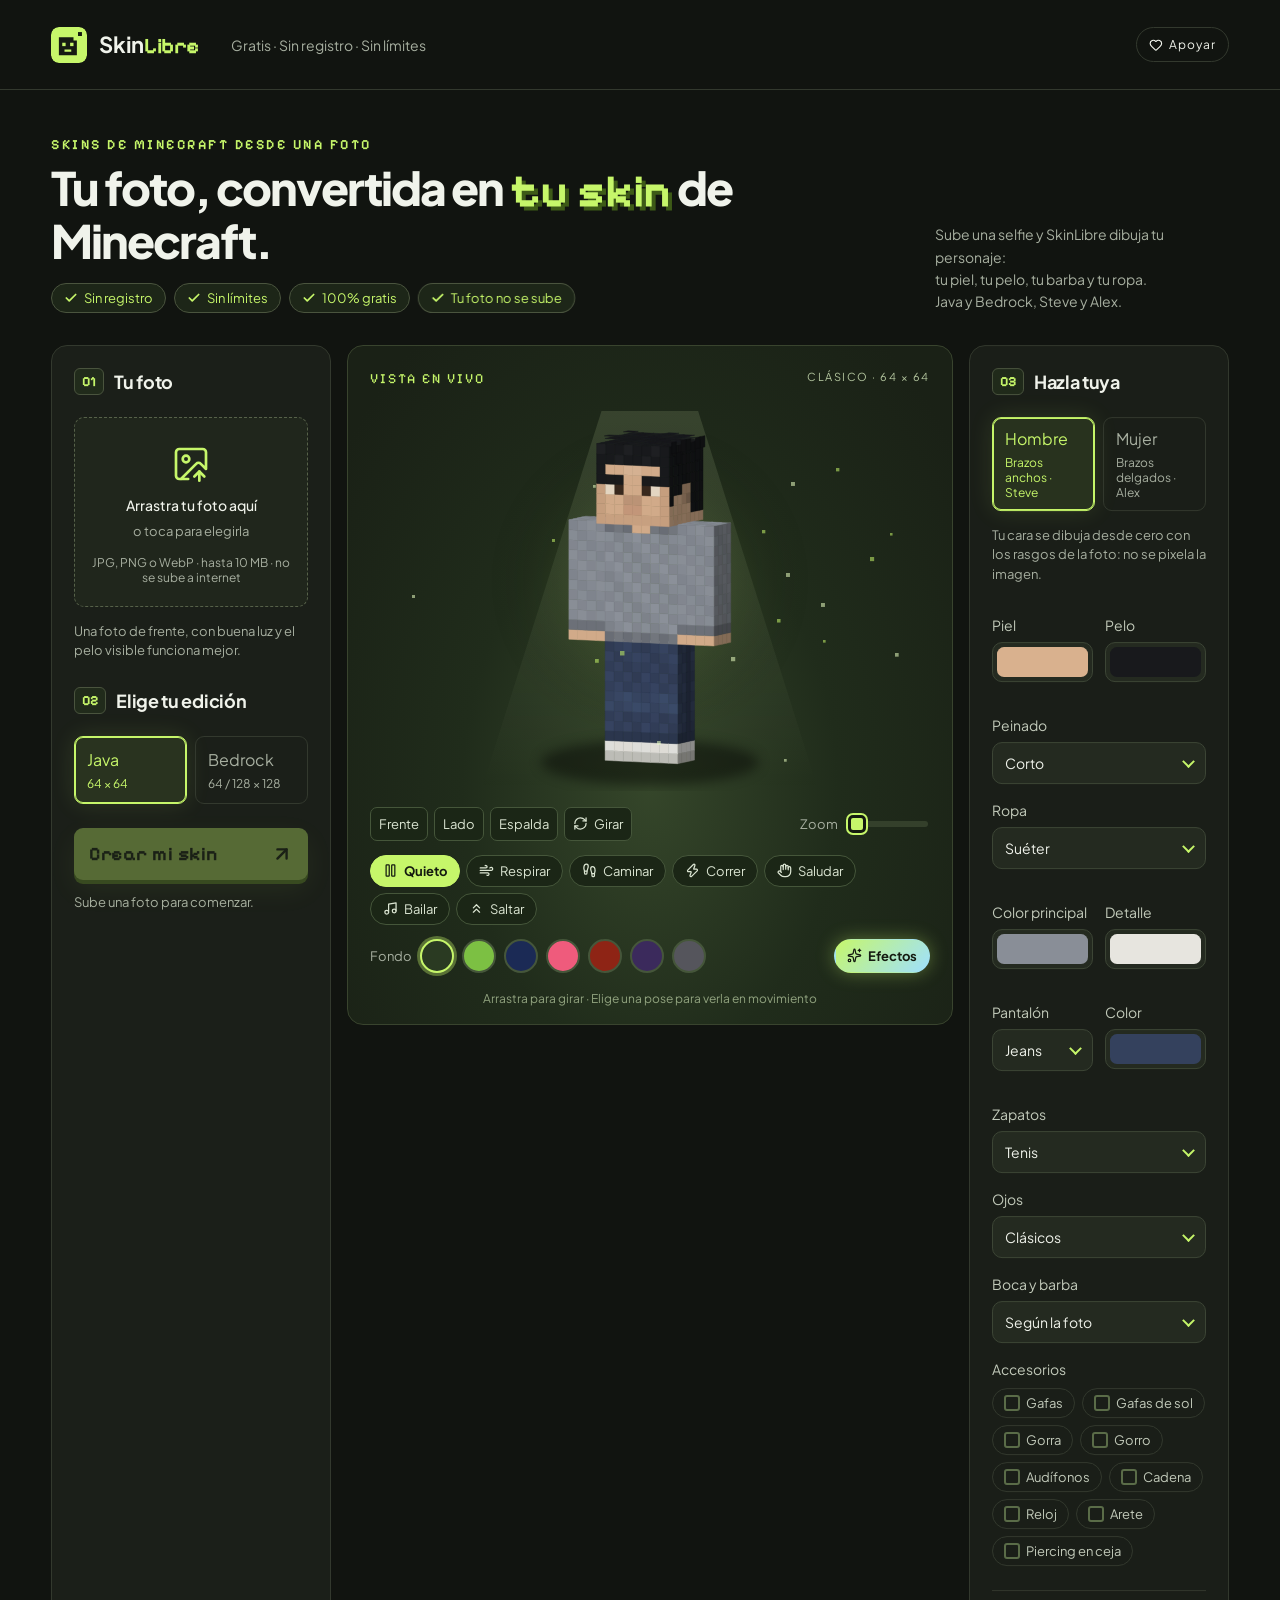
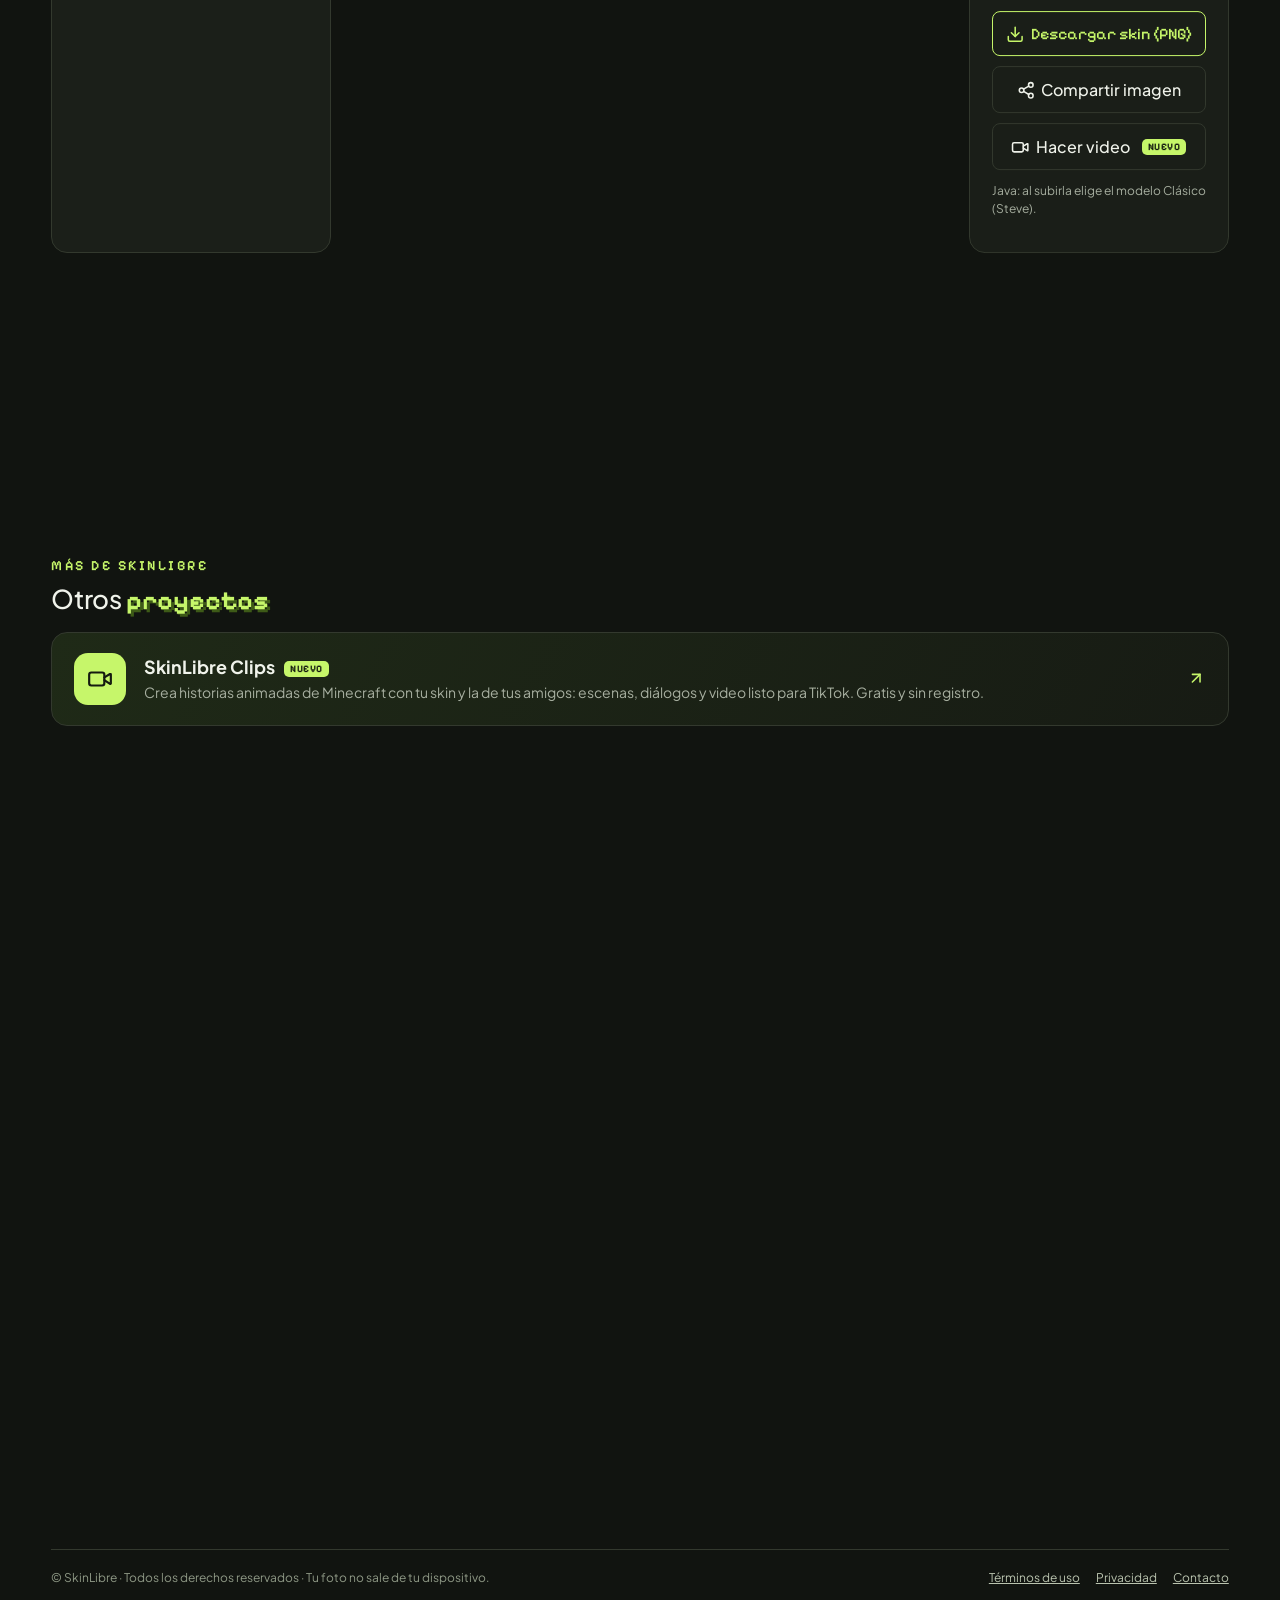
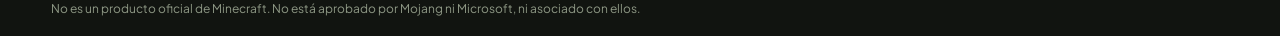
==== index.html @ 4c324673 "Publicación" ====
<!doctype html>
<html lang="es"><head><meta charset="utf-8"><meta http-equiv="Content-Security-Policy" content="default-src 'self'; script-src 'self'; style-src 'self'; img-src 'self' data: blob: https://sebastianpg12.goatcounter.com; connect-src 'self'; font-src 'self'; object-src 'none'; base-uri 'self'; form-action 'none'"><meta name="referrer" content="strict-origin-when-cross-origin"><meta name="viewport" content="width=device-width,initial-scale=1">
<title>Crea tu skin de Minecraft desde una foto gratis · SkinLibre</title>
<meta name="description" content="Crea tu skin de Minecraft con tu cara desde una foto. Gratis, sin registro y sin límites. Java y Bedrock, Steve o Alex. Tu foto no sale de tu dispositivo.">
<link rel="canonical" href="https://skinlibre.com/">
<meta name="theme-color" content="#111410">
<meta property="og:type" content="website"><meta property="og:site_name" content="SkinLibre"><meta property="og:locale" content="es_LA"><meta property="og:image:alt" content="Skins de Minecraft creadas desde una foto con SkinLibre">
<meta property="og:url" content="https://skinlibre.com/"><meta property="og:title" content="SkinLibre · Tu skin de Minecraft desde una foto">
<meta property="og:description" content="Gratis, sin registro y sin límites. Sube una foto y descarga tu skin para Java o Bedrock.">
<meta property="og:image" content="https://skinlibre.com/og-image.png"><meta property="og:image:width" content="1200"><meta property="og:image:height" content="630">
<meta name="twitter:card" content="summary_large_image">

<link rel="preload" href="fonts/plus-jakarta-sans.woff2" as="font" type="font/woff2" crossorigin><link rel="preload" href="fonts/pixelify-sans.woff2" as="font" type="font/woff2" crossorigin><link rel="stylesheet" href="style.css">
<script type="application/ld+json">{"@context":"https://schema.org","@type":"Organization","name":"SkinLibre","url":"https://skinlibre.com/","logo":"https://skinlibre.com/apple-touch-icon.png","email":"contacto@skinlibre.com","sameAs":["https://www.tiktok.com/@skinlibre","https://buymeacoffee.com/skinlibre","https://clips.skinlibre.com/"]}</script><script type="application/ld+json">{"@context":"https://schema.org","@type":"WebApplication","name":"SkinLibre","url":"https://skinlibre.com/","applicationCategory":"GameApplication","operatingSystem":"Web","inLanguage":"es","isAccessibleForFree":true,"offers":{"@type":"Offer","price":"0","priceCurrency":"USD"},"description":"Generador de skins de Minecraft a partir de una foto. Gratis, sin registro y sin límites."}</script>
<script type="application/ld+json">{"@context":"https://schema.org","@type":"FAQPage","mainEntity":[{"@type":"Question","name":"¿Es gratis de verdad?","acceptedAnswer":{"@type":"Answer","text":"Sí. Sin registro, sin correo y sin límite de skins. Crea y descarga todas las que quieras."}},{"@type":"Question","name":"¿Se sube mi foto a algún servidor?","acceptedAnswer":{"@type":"Answer","text":"No. La foto se analiza dentro de tu navegador y nunca sale de tu dispositivo. Por eso tampoco hay límites: no hay servidores que pagar por cada skin."}},{"@type":"Question","name":"¿Cómo pongo la skin en Minecraft Java?","acceptedAnswer":{"@type":"Answer","text":"Descarga el PNG, abre el launcher de Minecraft, entra en Aspectos, pulsa Nuevo aspecto, sube el archivo y elige el modelo Clásico (Steve) o Delgado (Alex), según lo que elegiste aquí."}},{"@type":"Question","name":"¿Y en Minecraft Bedrock (móvil, Windows, consolas)?","acceptedAnswer":{"@type":"Answer","text":"Abre Vestidor, ve a Aspectos clásicos, elige Importar y selecciona el PNG. La importación depende de la plataforma y no está disponible en todas las consolas."}},{"@type":"Question","name":"¿Sirve para chicas?","acceptedAnswer":{"@type":"Answer","text":"Sí. Elige Mujer para usar el modelo Alex de brazos delgados, con pelo largo, cola de caballo, moño, vestidos y faldas. Todo se puede combinar como quieras."}},{"@type":"Question","name":"No reconoció bien mi cara, ¿qué hago?","acceptedAnswer":{"@type":"Answer","text":"Usa una foto de frente, con buena luz y sin gafas oscuras, y ajusta el recuadro para que incluya la cara y el pelo. Después puedes corregir cualquier color o rasgo a mano."}}]}</script>
<link rel="icon" href="/favicon.svg" type="image/svg+xml"><link rel="apple-touch-icon" href="/apple-touch-icon.png"></head>
<body><svg class="sprite" aria-hidden="true" focusable="false"><symbol id="i-video" viewBox="0 0 24 24"><path d="m16 13 5.223 3.482a.5.5 0 0 0 .777-.416V7.87a.5.5 0 0 0-.752-.432L16 10.5"/><rect x="2" y="6" width="14" height="12" rx="2"/></symbol><symbol id="i-check" viewBox="0 0 24 24"><path d="M20 6 9 17l-5-5" /></symbol><symbol id="i-heart" viewBox="0 0 24 24"><path d="M2 9.5a5.5 5.5 0 0 1 9.591-3.676.56.56 0 0 0 .818 0A5.49 5.49 0 0 1 22 9.5c0 2.29-1.5 4-3 5.5l-5.492 5.313a2 2 0 0 1-3 .019L5 15c-1.5-1.5-3-3.2-3-5.5" /></symbol><symbol id="i-image-up" viewBox="0 0 24 24"><path d="M10.3 21H5a2 2 0 0 1-2-2V5a2 2 0 0 1 2-2h14a2 2 0 0 1 2 2v10l-3.1-3.1a2 2 0 0 0-2.814.014L6 21" /><path d="m14 19.5 3-3 3 3" /><path d="M17 22v-5.5" /><circle cx="9" cy="9" r="2" /></symbol><symbol id="i-arrow-up-right" viewBox="0 0 24 24"><path d="M7 7h10v10" /><path d="M7 17 17 7" /></symbol><symbol id="i-download" viewBox="0 0 24 24"><path d="M12 15V3" /><path d="M21 15v4a2 2 0 0 1-2 2H5a2 2 0 0 1-2-2v-4" /><path d="m7 10 5 5 5-5" /></symbol><symbol id="i-share-2" viewBox="0 0 24 24"><circle cx="18" cy="5" r="3" /><circle cx="6" cy="12" r="3" /><circle cx="18" cy="19" r="3" /><line x1="8.59" x2="15.42" y1="13.51" y2="17.49" /><line x1="15.41" x2="8.59" y1="6.51" y2="10.49" /></symbol><symbol id="i-refresh-cw" viewBox="0 0 24 24"><path d="M3 12a9 9 0 0 1 9-9 9.75 9.75 0 0 1 6.74 2.74L21 8" /><path d="M21 3v5h-5" /><path d="M21 12a9 9 0 0 1-9 9 9.75 9.75 0 0 1-6.74-2.74L3 16" /><path d="M8 16H3v5" /></symbol><symbol id="i-hand" viewBox="0 0 24 24"><path d="M18 11V6a2 2 0 0 0-2-2a2 2 0 0 0-2 2" /><path d="M14 10V4a2 2 0 0 0-2-2a2 2 0 0 0-2 2v2" /><path d="M10 10.5V6a2 2 0 0 0-2-2a2 2 0 0 0-2 2v8" /><path d="M18 8a2 2 0 1 1 4 0v6a8 8 0 0 1-8 8h-2c-2.8 0-4.5-.86-5.99-2.34l-3.6-3.6a2 2 0 0 1 2.83-2.82L7 15" /></symbol><symbol id="i-music" viewBox="0 0 24 24"><path d="M9 18V5l12-2v13" /><circle cx="6" cy="18" r="3" /><circle cx="18" cy="16" r="3" /></symbol><symbol id="i-footprints" viewBox="0 0 24 24"><path d="M4 16v-2.38C4 11.5 2.97 10.5 3 8c.03-2.72 1.49-6 4.5-6C9.37 2 10 3.8 10 5.5c0 3.11-2 5.66-2 8.68V16a2 2 0 1 1-4 0Z" /><path d="M20 20v-2.38c0-2.12 1.03-3.12 1-5.62-.03-2.72-1.49-6-4.5-6C14.63 6 14 7.8 14 9.5c0 3.11 2 5.66 2 8.68V20a2 2 0 1 0 4 0Z" /><path d="M16 17h4" /><path d="M4 13h4" /></symbol><symbol id="i-zap" viewBox="0 0 24 24"><path d="M15.914 4a1.5 1.5 0 00-2.474-1.561l-9 9A1.5 1.5 0 005.5 14h4.002a.5.5 0 01.471.666L8.086 20a1.5 1.5 0 002.475 1.56l9-9A1.5 1.5 0 0018.5 10h-3.997a.5.5 0 01-.472-.667z" /></symbol><symbol id="i-chevrons-up" viewBox="0 0 24 24"><path d="m17 11-5-5-5 5" /><path d="m17 18-5-5-5 5" /></symbol><symbol id="i-pause" viewBox="0 0 24 24"><rect x="14" y="3" width="5" height="18" rx="1" /><rect x="5" y="3" width="5" height="18" rx="1" /></symbol><symbol id="i-wind" viewBox="0 0 24 24"><path d="M12.8 19.6A2 2 0 1 0 14 16H2" /><path d="M17.5 8a2.5 2.5 0 1 1 2 4H2" /><path d="M9.8 4.4A2 2 0 1 1 11 8H2" /></symbol><symbol id="i-coffee" viewBox="0 0 24 24"><path d="M10 2v2" /><path d="M14 2v2" /><path d="M16 8a1 1 0 0 1 1 1v8a4 4 0 0 1-4 4H7a4 4 0 0 1-4-4V9a1 1 0 0 1 1-1h14a4 4 0 1 1 0 8h-1" /><path d="M6 2v2" /></symbol><symbol id="i-sparkles" viewBox="0 0 24 24"><path d="M11.017 2.814a1 1 0 0 1 1.966 0l1.051 5.558a2 2 0 0 0 1.594 1.594l5.558 1.051a1 1 0 0 1 0 1.966l-5.558 1.051a2 2 0 0 0-1.594 1.594l-1.051 5.558a1 1 0 0 1-1.966 0l-1.051-5.558a2 2 0 0 0-1.594-1.594l-5.558-1.051a1 1 0 0 1 0-1.966l5.558-1.051a2 2 0 0 0 1.594-1.594z" /><path d="M20 2v4" /><path d="M22 4h-4" /><circle cx="4" cy="20" r="2" /></symbol></svg><header><a class="brand" href="./"><img src="/logo.svg" width="36" height="36" alt=""><span class="wordmark">Skin<b>Libre</b></span></a><span class="header-note">Gratis · Sin registro · Sin límites</span><a class="edition-badge" href="#apoyar"><svg class="ic" aria-hidden="true"><use href="#i-heart"/></svg> Apoyar</a></header>
<main><div class="page-title hero"><div><span class="eyebrow">SKINS DE MINECRAFT DESDE UNA FOTO</span><h1>Tu foto, convertida en <span class="px">tu skin</span> de Minecraft.</h1>
<ul class="badges" aria-label="Ventajas"><li><svg class="ic" aria-hidden="true"><use href="#i-check"/></svg> Sin registro</li><li><svg class="ic" aria-hidden="true"><use href="#i-check"/></svg> Sin límites</li><li><svg class="ic" aria-hidden="true"><use href="#i-check"/></svg> 100% gratis</li><li><svg class="ic" aria-hidden="true"><use href="#i-check"/></svg> Tu foto no se sube</li></ul></div>
<p>Sube una selfie y SkinLibre dibuja tu personaje:<br>tu piel, tu pelo, tu barba y tu ropa.<br>Java y Bedrock, Steve y Alex.</p></div>
<div class="workspace"><section class="panel source"><div class="section-title"><span class="step">01</span><h2>Tu foto</h2></div>
<label class="upload" id="dropzone"><input id="photo" type="file" accept="image/png,image/jpeg,image/webp"><span class="upload-icon"><svg class="ic" aria-hidden="true"><use href="#i-image-up"/></svg></span><strong>Arrastra tu foto aquí</strong><span>o toca para elegirla</span><small>JPG, PNG o WebP · hasta 10 MB · no se sube a internet</small></label>
<div id="photo-wrap" hidden><div class="photo-box"><canvas id="photo-preview" width="300" height="300" aria-label="Foto y recorte de la cara"></canvas></div><label>Encuadre horizontal<input id="crop-x" type="range" min="0" max="100" value="50"></label><label>Encuadre vertical<input id="crop-y" type="range" min="0" max="100" value="41"></label><label>Tamaño del recorte<input id="crop-size" type="range" min="15" max="100" value="80"></label><div class="crop-advice" id="crop-advice" role="status" hidden><p id="crop-advice-text"></p><button type="button" id="crop-fix">Ajustar a mi cara</button></div></div>
<p class="hint" id="photo-hint">Una foto de frente, con buena luz y el pelo visible funciona mejor.</p>
<div class="section-title lower"><span class="step">02</span><h2>Elige tu edición</h2></div>
<div class="segmented" id="editions"><button class="selected" data-edition="java" aria-pressed="true">Java<small>64 × 64</small></button><button data-edition="bedrock" aria-pressed="false">Bedrock<small>64 / 128 × 128</small></button></div>
<label id="resolution-wrap" hidden>Resolución<select id="resolution"><option value="64">Estándar · 64 × 64</option><option value="128">Más detalle · 128 × 128</option></select></label>
<button class="primary" id="create" disabled>Crear mi skin <span><svg class="ic" aria-hidden="true"><use href="#i-arrow-up-right"/></svg></span></button><p class="status" id="status" role="status">Sube una foto para comenzar.</p>
</section>
<section class="stage"><div class="stage-top"><span>VISTA EN VIVO</span><span id="dimensions">CLÁSICO · 64 × 64</span></div><canvas id="viewer" aria-label="Vista 3D de la skin, arrastra para girar"></canvas><div class="stage-bottom"><div class="view-buttons"><button data-angle="0">Frente</button><button data-angle="90">Lado</button><button data-angle="180">Espalda</button><button id="spin" aria-pressed="false"><svg class="ic" aria-hidden="true"><use href="#i-refresh-cw"/></svg> Girar</button></div><label class="zoom">Zoom<input id="zoom" type="range" min="1" max="2.8" value="1" step="0.1"></label></div><div class="pose-buttons" role="group" aria-label="Poses"><button data-anim="none" class="selected" aria-pressed="true"><svg class="ic" aria-hidden="true"><use href="#i-pause"/></svg> Quieto</button><button data-anim="idle" aria-pressed="false"><svg class="ic" aria-hidden="true"><use href="#i-wind"/></svg> Respirar</button><button data-anim="walk" aria-pressed="false"><svg class="ic" aria-hidden="true"><use href="#i-footprints"/></svg> Caminar</button><button data-anim="run" aria-pressed="false"><svg class="ic" aria-hidden="true"><use href="#i-zap"/></svg> Correr</button><button data-anim="wave" aria-pressed="false"><svg class="ic" aria-hidden="true"><use href="#i-hand"/></svg> Saludar</button><button data-anim="dance" aria-pressed="false"><svg class="ic" aria-hidden="true"><use href="#i-music"/></svg> Bailar</button><button data-anim="jump" aria-pressed="false"><svg class="ic" aria-hidden="true"><use href="#i-chevrons-up"/></svg> Saltar</button></div><div class="bg-buttons" role="group" aria-label="Fondo"><span>Fondo</span><button data-bg="estudio" title="Estudio" aria-label="Fondo Estudio" aria-pressed="true" class="selected"></button><button data-bg="pradera" title="Pradera" aria-label="Fondo Pradera" aria-pressed="false"></button><button data-bg="noche" title="Noche" aria-label="Fondo Noche" aria-pressed="false"></button><button data-bg="atardecer" title="Atardecer" aria-label="Fondo Atardecer" aria-pressed="false"></button><button data-bg="nether" title="Nether" aria-label="Fondo Nether" aria-pressed="false"></button><button data-bg="end" title="End" aria-label="Fondo End" aria-pressed="false"></button><button data-bg="cueva" title="Cueva" aria-label="Fondo Cueva" aria-pressed="false"></button><button id="fx-toggle" class="fx-toggle" aria-pressed="true" title="Luces y efectos"><svg class="ic" aria-hidden="true"><use href="#i-sparkles"/></svg> Efectos</button></div><p class="stage-tip">Arrastra para girar · Elige una pose para verla en movimiento</p></section>
<section class="panel settings"><div class="section-title"><span class="step">03</span><h2>Hazla tuya</h2></div>
<div class="segmented body-type"><button class="selected" data-body="male" aria-pressed="true">Hombre<small>Brazos anchos · Steve</small></button><button data-body="female" aria-pressed="false">Mujer<small>Brazos delgados · Alex</small></button></div>
<p class="hint" id="trait-summary">Tu cara se dibuja desde cero con los rasgos de la foto: no se pixela la imagen.</p><div class="color-row"><label>Piel<input id="skin-color" type="color" value="#dab28f"></label><label>Pelo<input id="hair-color" type="color" value="#191a1d"></label></div>
<label>Peinado<select id="hair-style"></select></label>
<label>Ropa<select id="outfit"></select></label>
<div class="color-row"><label>Color principal<input id="shirt-color" type="color" value="#8a8f98"></label><label>Detalle<input id="accent-color" type="color" value="#e8e6e0"></label></div>
<div class="color-row"><label>Pantalón<select id="pants-style"></select></label><label>Color<input id="pants-color" type="color" value="#35425e"></label></div>
<label>Zapatos<select id="shoes"></select></label>
<label>Ojos<select id="eyes"><option value="classic">Clásicos</option><option value="small">Pequeños</option><option value="soft">Suaves</option><option value="lashes">Con pestañas</option></select></label>
<label>Boca y barba<select id="mouth"><option value="detected">Según la foto</option><option value="goatee">Solo perilla</option><option value="soft">Labios</option><option value="smile">Sonrisa</option><option value="clean">Sin boca marcada</option><option value="stubble">Barba de 3 días</option><option value="full">Barba completa</option><option value="long">Barba larga</option><option value="candado">Candado</option><option value="chinstrap">Barba perfilada</option><option value="mustache">Bigote</option></select></label>
<fieldset class="accessories"><legend>Accesorios</legend><div class="chips" id="accessories"></div></fieldset>
<div class="download-area"><button id="download" class="download"><svg class="ic" aria-hidden="true"><use href="#i-download"/></svg> Descargar skin (PNG)</button><button id="share" class="download secondary"><svg class="ic" aria-hidden="true"><use href="#i-share-2"/></svg> Compartir imagen</button><a id="to-clips" class="download secondary clips-cta" href="https://clips.skinlibre.com/" target="_blank" rel="noopener"><svg class="ic" aria-hidden="true"><use href="#i-video"/></svg> Hacer video <span class="new">NUEVO</span></a><p id="compatibility">Java: al subirla elige el modelo Clásico (Steve).</p>
<p class="thanks" id="thanks" hidden>¡Lista! ¿Te gustó? <a href="#apoyar"><svg class="ic" aria-hidden="true"><use href="#i-coffee"/></svg> Invítale un café al estudiante que la hizo</a></p></div>
</section></div>

<section class="how" aria-labelledby="how-title"><h2 id="how-title">Así de <span class="px">simple</span></h2><ol>
<li><strong>Sube una foto</strong><span>Una selfie de frente sirve. No necesitas cuenta ni correo.</span></li>
<li><strong>SkinLibre lee tus rasgos</strong><span>Tono de piel, pelo, cejas, barba y ropa. Tu cara se dibuja píxel a píxel, no se pixela la foto.</span></li>
<li><strong>Personaliza y descarga</strong><span>Cambia ropa, peinado y accesorios. Descarga para Java o Bedrock todas las veces que quieras.</span></li></ol></section>

<section class="products" aria-labelledby="products-title"><span class="eyebrow">MÁS DE SKINLIBRE</span><h2 id="products-title">Otros <span class="px">proyectos</span></h2><a class="product" href="https://clips.skinlibre.com/" target="_blank" rel="noopener"><span class="product-icon"><svg class="ic" aria-hidden="true"><use href="#i-video"/></svg></span><span class="product-text"><strong>SkinLibre Clips <span class="new">NUEVO</span></strong><span>Crea historias animadas de Minecraft con tu skin y la de tus amigos: escenas, diálogos y video listo para TikTok. Gratis y sin registro.</span></span><svg class="ic go" aria-hidden="true"><use href="#i-arrow-up-right"/></svg></a></section>
<section class="support" id="apoyar" aria-labelledby="support-title"><div><span class="eyebrow">APOYA EL PROYECTO</span><h2 id="support-title">SkinLibre es gratis y lo seguirá <span class="px">siendo.</span></h2>
<p>Hola, soy estudiante universitario y creé SkinLibre por mi cuenta. Lo mantengo sin registro, sin límites y sin cobrar por skins, y así seguirá siempre.</p><p>Financio mis proyectos yo mismo, así que si tu skin te sacó una sonrisa, un café me ayuda a pagar el dominio y a sacar tiempo entre clases para agregar más ropa, peinados y accesorios.</p>
<p class="fine">Donar no desbloquea nada: todo es igual de gratis para todos.</p></div>
<div class="donate-buttons"><a class="donate kofi" data-donate="kofi" target="_blank" rel="noopener"><svg class="ic" aria-hidden="true"><use href="#i-coffee"/></svg> Apoyar en Ko-fi</a><a class="donate bmc" data-donate="bmc" target="_blank" rel="noopener"><svg class="ic" aria-hidden="true"><use href="#i-coffee"/></svg> Invítame un café</a></div></section>

<section class="faq" aria-labelledby="faq-title"><h2 id="faq-title">Preguntas <span class="px">frecuentes</span></h2>
<details><summary>¿Es gratis de verdad?</summary><p>Sí. Sin registro, sin correo y sin límite de skins. Crea y descarga todas las que quieras.</p></details>
<details><summary>¿Se sube mi foto a algún servidor?</summary><p>No. La foto se analiza dentro de tu navegador y nunca sale de tu dispositivo. Por eso tampoco hay límites: no hay servidores que pagar por cada skin.</p></details>
<details><summary>¿Cómo pongo la skin en Minecraft Java?</summary><p>Descarga el PNG, abre el launcher de Minecraft, entra en <em>Aspectos</em>, pulsa <em>Nuevo aspecto</em>, sube el archivo y elige el modelo <em>Clásico</em> (Steve) o <em>Delgado</em> (Alex), según lo que elegiste aquí.</p></details>
<details><summary>¿Y en Minecraft Bedrock (móvil, Windows, consolas)?</summary><p>Abre <em>Vestidor</em>, ve a <em>Aspectos clásicos</em>, elige <em>Importar</em> y selecciona el PNG. La importación depende de la plataforma y no está disponible en todas las consolas.</p></details>
<details><summary>¿Sirve para chicas?</summary><p>Sí. Elige <em>Mujer</em> para usar el modelo Alex de brazos delgados, con pelo largo, cola de caballo, moño, vestidos y faldas. Todo se puede combinar como quieras.</p></details>
<details><summary>No reconoció bien mi cara, ¿qué hago?</summary><p>Usa una foto de frente, con buena luz y sin gafas oscuras, y ajusta el recuadro para que incluya la cara y el pelo. Después puedes corregir cualquier color o rasgo a mano.</p></details>
</section>

<footer class="site-footer"><span>© SkinLibre · Todos los derechos reservados · Tu foto no sale de tu dispositivo.</span><nav><a href="terminos.html">Términos de uso</a><a href="privacidad.html">Privacidad</a><a href="mailto:contacto@skinlibre.com">Contacto</a></nav><span>No es un producto oficial de Minecraft. No está aprobado por Mojang ni Microsoft, ni asociado con ellos.</span></footer></main>
<script src="visitas.js"></script><script src="config.js"></script><script src="traits.js"></script><script src="outfits.js"></script><script src="app.js"></script><script src="vendor/anime/anime.min.js"></script><script src="ui.js"></script></body></html>
---- style.css ----
:root{color-scheme:dark;--display:"Segoe UI Variable Display","Segoe UI",system-ui,-apple-system,Roboto,sans-serif;--text:system-ui,-apple-system,"Segoe UI",Roboto,sans-serif;--bg:#111410;--panel:#1b1f19;--line:#33392e;--muted:#a7afa0;--ink:#f0f3eb;--lime:#c6f66a}*{box-sizing:border-box}body{margin:0;background:var(--bg);color:var(--ink);font:16px var(--text)}button,input,select{font:inherit}button,a,input,select{touch-action:manipulation}button{cursor:pointer}button:focus-visible,a:focus-visible,input:focus-visible,select:focus-visible{outline:2px solid var(--lime);outline-offset:4px}header{height:90px;padding:0 4%;display:flex;align-items:center;gap:32px;border-bottom:1px solid var(--line)}.brand{color:var(--ink);text-decoration:none;display:flex;align-items:center;gap:12px;font:600 19px var(--display);letter-spacing:1px}.brand-icon{color:var(--bg);background:var(--lime);font-size:30px;line-height:36px;width:38px;text-align:center;border-radius:8px}.header-note{color:var(--muted);font-size:14px}.edition-badge{margin-left:auto;font-size:12px;letter-spacing:1px;border:1px solid var(--line);padding:9px 12px;border-radius:30px}main{max-width:1600px;margin:auto;padding:42px 4% 20px}.page-title{display:flex;justify-content:space-between;align-items:end;margin-bottom:32px}.eyebrow{color:var(--lime);font-size:12px;letter-spacing:2px}h1{font:500 clamp(28px,3vw,44px) var(--display);letter-spacing:-1.6px;margin:10px 0 0}.page-title p{color:var(--muted);margin:0;line-height:1.6;font-size:14px}.workspace{display:grid;grid-template-columns:280px minmax(280px,1fr) 260px;gap:16px;align-items:stretch}.panel{background:var(--panel);border:1px solid var(--line);padding:22px;border-radius:16px}.section-title{display:flex;align-items:center;gap:10px;margin-bottom:22px}.step{font:500 12px var(--display);color:var(--lime);border:1px solid #4a543e;border-radius:6px;padding:5px}h2{font:500 18px var(--display);margin:0}.upload{min-height:190px;border:1px dashed #566149;border-radius:10px;display:flex;flex-direction:column;align-items:center;justify-content:center;text-align:center;gap:9px;padding:15px;cursor:pointer;background:#20261c}.upload:hover,.upload.drag{border-color:var(--lime);background:#29351e}.upload input{position:absolute;width:1px;height:1px;opacity:0}.upload-icon{font-size:32px;color:var(--lime)}.upload strong{font-size:14px;font-weight:500}.upload span:not(.upload-icon){font-size:13px;color:var(--muted)}.upload small{font-size:12px;color:var(--muted);margin-top:7px}.hint{color:var(--muted);font-size:13px;line-height:1.5;margin:15px 0}.lower{margin-top:26px}.segmented{display:flex;gap:8px}.segmented button{flex:1;padding:12px;background:transparent;color:var(--muted);border:1px solid var(--line);border-radius:9px;text-align:left}.segmented small{display:block;font-size:12px;margin-top:6px}.segmented .selected{border-color:var(--lime);color:var(--lime);background:#29331f}.primary{display:flex;justify-content:space-between;width:100%;background:var(--lime);color:#1c2412;border:0;border-radius:9px;padding:15px;margin-top:24px;font-weight:700}.primary:disabled{opacity:.35;cursor:not-allowed}.status{min-height:32px;font-size:13px;color:var(--muted);line-height:1.5}.stage{position:relative;min-width:0;overflow:hidden;background:radial-gradient(ellipse at 50% 65%,#35462a 0,#202c1b 44%,#1a2116 90%);border:1px solid #39442e;border-radius:16px;display:flex;flex-direction:column}.stage-top{display:flex;justify-content:space-between;padding:24px 22px;color:#b2c49d;font-size:11px;letter-spacing:1.5px}.stage #viewer{width:100%;height:460px;display:block;touch-action:none;flex:1;min-height:360px;cursor:grab}.stage-bottom{display:flex;gap:20px;align-items:center;justify-content:space-between;padding:0 22px;flex-wrap:wrap}.view-buttons{display:flex;gap:6px}.view-buttons button{border:1px solid #45563a;border-radius:7px;background:#1b2616;color:#dbe5d2;padding:8px;font-size:13px}.pose-buttons{display:flex;flex-wrap:wrap;gap:6px;padding:12px 22px 0}.pose-buttons button{border:1px solid #45563a;border-radius:999px;background:#1b2616;color:#dbe5d2;padding:7px 12px;font-size:13px;cursor:pointer}.pose-buttons button.selected,#spin[aria-pressed=true]{background:var(--lime);border-color:var(--lime);color:#141a10;font-weight:700}
.zoom{display:flex;gap:8px;align-items:center;color:var(--muted);font-size:13px}.zoom input{width:80px}.stage-tip{text-align:center;color:#91a37f;font-size:12px;margin:18px}.settings label{display:block;font-size:14px;color:#c3cbbb;margin:17px 0}select{width:100%;background:#252b21;border:1px solid #3d4636;border-radius:7px;padding:10px;color:var(--ink);font-size:14px;margin-top:8px}input[type=range]{accent-color:var(--lime);max-width:100%}.color-row{display:grid;grid-template-columns:1fr 1fr;gap:12px}.color-row input{display:block;width:100%;height:34px;margin-top:8px;padding:2px;background:#252b21;border:1px solid #3d4636;border-radius:6px}.settings .check{display:flex;align-items:center;gap:8px;margin-top:22px}.check input{accent-color:var(--lime)}.download-area{border-top:1px solid var(--line);padding-top:20px;margin-top:24px}.download{width:100%;padding:12px;background:transparent;border:1px solid var(--lime);border-radius:8px;color:var(--lime);font-weight:500}.download-area p{color:var(--muted);font-size:12px;line-height:1.5}footer{display:flex;justify-content:space-between;gap:16px;margin-top:24px;color:#8e9885;font-size:12px}#photo-preview{width:100%;height:auto;border-radius:8px;margin-top:14px}#photo-wrap label{display:block;font-size:13px;color:var(--muted);margin:10px 0}#photo-wrap input{width:100%;display:block}#resolution-wrap{display:block;font-size:14px;margin-top:12px}[hidden]{display:none!important}@media(min-width:1500px){.workspace{grid-template-columns:310px 1fr 290px}}@media(max-width:1050px){.workspace{grid-template-columns:250px 1fr}.settings{grid-column:1/-1;display:grid;grid-template-columns:repeat(3,1fr);gap:14px}.settings .section-title{grid-column:1/-1;margin:0}.download-area{margin:0}.header-note{display:none}}@media(max-width:650px){header{height:72px;padding:0 20px}.brand{font-size:15px}.edition-badge{font-size:10px;padding:7px}.page-title{display:block}.page-title p{margin-top:12px}main{padding:26px 16px}.workspace{display:flex;flex-direction:column}.stage{order:2}.settings{order:3;display:block}.source{order:1}.stage #viewer{height:410px}.stage-top{font-size:10px}.panel{padding:20px}footer{flex-direction:column}.stage-bottom{gap:12px}.upload{min-height:150px}}
@media(min-width:1051px){.stage{position:sticky;top:20px;height:680px;align-self:start}.settings{align-self:start}}

.accessories{border:0;padding:0;margin:17px 0;min-width:0}.accessories legend{font-size:14px;color:#c3cbbb;padding:0}.chips{display:flex;flex-wrap:wrap;gap:7px;margin-top:10px}.settings .chip{display:inline-flex;align-items:center;gap:6px;margin:0;border:1px solid var(--line);border-radius:20px;padding:6px 11px;font-size:13px;cursor:pointer;user-select:none}.chip input{accent-color:var(--lime);margin:0}.chip:has(input:checked){border-color:var(--lime);color:var(--lime);background:#29331f}.color-row select{margin-top:8px}.color-row label{min-width:0}
@media(max-width:1050px) and (min-width:651px){.accessories{grid-column:1/-1}}
.body-type{margin-bottom:6px}.body-type button{padding:10px 12px}
@media(max-width:1050px) and (min-width:651px){.body-type{grid-column:1/-1}}

/* Landing, sharing, support and FAQ */
a.edition-badge{color:var(--ink);text-decoration:none}a.edition-badge:hover{border-color:var(--lime);color:var(--lime)}
.badges{list-style:none;display:flex;flex-wrap:wrap;gap:8px;padding:0;margin:18px 0 0}.badges li{font-size:13px;color:var(--lime);border:1px solid #4a543e;background:#1d2618;border-radius:20px;padding:6px 12px}
.download.secondary{margin-top:10px;border-color:var(--line);color:var(--ink)}.download.secondary:hover{border-color:var(--lime)}
.thanks{color:var(--ink)!important;font-size:13px!important;background:#223018;border:1px solid #3f5230;border-radius:8px;padding:10px 12px}.thanks a{color:var(--lime)}
.how,.support,.faq{margin-top:48px}.how h2,.faq h2{font:500 26px var(--display);margin:0 0 18px}
.how ol{list-style:none;counter-reset:s;padding:0;margin:0;display:grid;grid-template-columns:repeat(3,1fr);gap:16px}.how li{counter-increment:s;background:var(--panel);border:1px solid var(--line);border-radius:14px;padding:20px}.how li::before{content:counter(s,decimal-leading-zero);display:block;font:500 12px var(--display);color:var(--lime);margin-bottom:10px}.how strong{display:block;font:500 18px var(--display);margin-bottom:8px}.how span{color:var(--muted);font-size:14px;line-height:1.55}
.support{display:flex;justify-content:space-between;align-items:center;gap:28px;background:linear-gradient(120deg,#223018,#1b1f19);border:1px solid #3f5230;border-radius:18px;padding:30px}.support h2{font:500 clamp(22px,2.4vw,30px) var(--display);margin:10px 0}.support p{color:#c3cbbb;line-height:1.6;max-width:640px;margin:0}.support .fine{font-size:13px;color:var(--muted);margin-top:10px}
.donate-buttons{display:flex;flex-direction:column;gap:10px;min-width:230px}.donate{display:block;text-align:center;text-decoration:none;font-weight:700;border-radius:10px;padding:14px 18px}.donate.kofi{background:var(--lime);color:#1c2412}.donate.bmc{border:1px solid var(--lime);color:var(--lime)}.donate.unset{opacity:.45;border:1px dashed var(--muted);background:transparent;color:var(--muted);cursor:not-allowed}
.faq details{border-top:1px solid var(--line);padding:16px 2px}.faq details:last-of-type{border-bottom:1px solid var(--line)}.faq summary{cursor:pointer;font-weight:500;font-size:16px}.faq details p{color:#c3cbbb;line-height:1.6;margin:12px 0 0;max-width:780px}
@media(max-width:800px){.how ol{grid-template-columns:1fr}.support{flex-direction:column;align-items:stretch}.donate-buttons{min-width:0}}
/* Footer links, legal pages, 404 */
.site-footer{flex-wrap:wrap;align-items:center;border-top:1px solid var(--line);padding:20px 4% 26px;max-width:1600px;margin:40px auto 0}.site-footer nav{display:flex;gap:16px;flex-wrap:wrap}.site-footer a{color:#b9c3ae}.site-footer a:hover{color:var(--lime)}main .site-footer{padding:20px 0 0}
.legal{max-width:760px;line-height:1.7}.legal h1{margin-bottom:6px}.legal .updated{color:var(--muted);font-size:13px;margin:0 0 26px}.legal .lead{font-size:18px;color:var(--ink);background:#1d2618;border:1px solid #3f5230;border-radius:12px;padding:16px 18px}.legal h2{font:500 20px var(--display);margin:32px 0 8px}.legal p,.legal li{color:#c8d0c0}.legal a{color:var(--lime)}.legal ul{padding-left:20px}
.primary.as-link{display:inline-flex;width:auto;gap:12px;text-decoration:none}
.brand img{display:block;border-radius:8px}.wordmark{font:700 22px var(--display);letter-spacing:-.3px;text-transform:none}.wordmark b{color:var(--lime);font-weight:700}
.donate.kofi[hidden]+.donate.bmc{background:var(--lime);color:#1c2412;border-color:var(--lime)}
.support p+p{margin-top:10px}

/* Live view backgrounds, painted behind the 3D canvas (CSS only: the downloaded skin never includes them) */
.stage.bg-estudio #viewer{background:transparent}.bg-buttons [data-bg=estudio]{background:#2a3a22}
.stage.bg-pradera #viewer{background:linear-gradient(#5d3b24,#5d3b24) bottom/100% 26px no-repeat,repeating-linear-gradient(90deg,#8fd14f 0 24px,#6fae38 24px 48px) bottom 26px left/100% 14px no-repeat,linear-gradient(#7cc043,#7cc043) bottom/100% 52px no-repeat,linear-gradient(#5fb4ff,#bfe6ff)}.bg-buttons [data-bg=pradera]{background:#7cc043}
.stage.bg-noche #viewer{background:radial-gradient(2px 2px at 12% 18%,#fff 50%,transparent 60%),radial-gradient(2px 2px at 78% 12%,#fff 50%,transparent 60%),radial-gradient(1.5px 1.5px at 40% 30%,#fff 50%,transparent 60%),radial-gradient(1.5px 1.5px at 88% 40%,#fff 50%,transparent 60%),radial-gradient(2px 2px at 25% 55%,#fff 50%,transparent 60%),radial-gradient(1.5px 1.5px at 65% 22%,#fff 50%,transparent 60%),radial-gradient(circle at 82% 16%,#f4f1d0 0 26px,transparent 27px),radial-gradient(ellipse at 50% 45%,#2a3f7a,#101a36 55%,#070b18)}.bg-buttons [data-bg=noche]{background:#1b2a55}
.stage.bg-atardecer #viewer{background:radial-gradient(circle at 50% 40%,rgba(255,230,160,.55) 0 120px,transparent 122px),linear-gradient(#ffb35c,#ef5b7c 55%,#3c1f55)}.bg-buttons [data-bg=atardecer]{background:#ef5b7c}
.stage.bg-nether #viewer{background:repeating-linear-gradient(0deg,rgba(0,0,0,.18) 0 2px,transparent 2px 36px),repeating-linear-gradient(90deg,rgba(0,0,0,.14) 0 2px,transparent 2px 36px),radial-gradient(ellipse at 50% 80%,#c2451f,#6e1a12 45%,#260807)}.bg-buttons [data-bg=nether]{background:#8e2415}
.stage.bg-end #viewer{background:radial-gradient(1.5px 1.5px at 20% 25%,#e9d8ff 50%,transparent 60%),radial-gradient(2px 2px at 70% 15%,#e9d8ff 50%,transparent 60%),radial-gradient(1.5px 1.5px at 85% 60%,#e9d8ff 50%,transparent 60%),radial-gradient(1.5px 1.5px at 10% 70%,#e9d8ff 50%,transparent 60%),linear-gradient(#dcd9a0,#dcd9a0) bottom/100% 64px no-repeat,radial-gradient(ellipse at 50% 40%,#3b2a5c,#150d24 70%)}.bg-buttons [data-bg=end]{background:#3b2a5c}
.stage.bg-cueva #viewer{background:repeating-linear-gradient(0deg,rgba(0,0,0,.25) 0 2px,transparent 2px 40px),repeating-linear-gradient(90deg,rgba(0,0,0,.2) 0 2px,transparent 2px 40px),radial-gradient(ellipse at 50% 55%,#707078,#3b3b40 55%,#1d1d21)}.bg-buttons [data-bg=cueva]{background:#55555c}
.stage #viewer{border-radius:12px}.bg-buttons{display:flex;flex-wrap:wrap;align-items:center;gap:8px;padding:12px 22px 0;color:var(--muted);font-size:13px}.bg-buttons button{width:34px;height:34px;border-radius:50%;border:2px solid #45563a;padding:0;cursor:pointer}.bg-buttons button.selected{border-color:var(--lime);box-shadow:0 0 0 3px rgba(198,246,106,.35)}

/* ================= Typography + UI polish ================= */
@font-face{font-family:"Plus Jakarta Sans";src:url(fonts/plus-jakarta-sans.woff2) format("woff2");font-weight:200 800;font-display:swap}
@font-face{font-family:"Pixelify Sans";src:url(fonts/pixelify-sans.woff2) format("woff2");font-weight:400 700;font-display:swap}
:root{--display:"Plus Jakarta Sans","Segoe UI",system-ui,sans-serif;--text:"Plus Jakarta Sans",system-ui,-apple-system,"Segoe UI",Roboto,sans-serif;--pixel:"Pixelify Sans","Plus Jakarta Sans",monospace;--ease:cubic-bezier(.2,.8,.2,1)}
body{font-family:var(--text);-webkit-font-smoothing:antialiased;text-rendering:optimizeLegibility}
h1{font:800 clamp(32px,3.6vw,54px)/1.05 var(--display);letter-spacing:-2px}
h2{font-weight:700;letter-spacing:-.3px}
/* Pixel pieces: Minecraft-style block letters with the hard drop shadow of the game's UI. */
.px,.eyebrow,.step,.stage-top span:first-child,.primary,.download:not(.secondary),.wordmark b{font-family:var(--pixel)}
.px{color:var(--lime);font-weight:700;letter-spacing:0;text-shadow:3px 3px 0 #3d5a17;display:inline-block}
h1 .px{text-shadow:4px 4px 0 #3d5a17}
.eyebrow{font-size:14px;letter-spacing:2.5px;font-weight:600}.step{font-size:14px;font-weight:700;padding:4px 7px;background:#212b1b}
.stage-top span:first-child{font-size:14px;letter-spacing:2px;color:var(--lime)}
.primary{font-size:19px;letter-spacing:.5px;box-shadow:0 4px 0 #6f9a2f,0 10px 30px rgba(198,246,106,.18);transition:transform .15s var(--ease),box-shadow .15s var(--ease),filter .2s}
.primary:not(:disabled):hover{transform:translateY(-2px);box-shadow:0 6px 0 #6f9a2f,0 16px 40px rgba(198,246,106,.28);filter:brightness(1.05)}
.primary:not(:disabled):active{transform:translateY(3px);box-shadow:0 1px 0 #6f9a2f}
.download{font-size:16px;transition:background .2s,color .2s,transform .15s var(--ease)}.download:not(.secondary):hover{background:var(--lime);color:#141a10}
.brand img{transition:transform .4s var(--ease)}.brand:hover img{transform:rotate(-8deg) scale(1.08)}
.panel,.how li,.stage{transition:border-color .3s,box-shadow .3s}.panel:hover,.how li:hover{border-color:#4a5a3c;box-shadow:0 10px 40px rgba(0,0,0,.25)}
.segmented button,.view-buttons button,.pose-buttons button,.chip,.badges li,.donate,a.edition-badge{transition:background .2s,border-color .2s,color .2s,box-shadow .2s,transform .15s var(--ease)}
.segmented button:hover,.view-buttons button:hover,.pose-buttons button:hover{border-color:var(--lime);color:var(--ink)}
.segmented .selected{box-shadow:inset 0 0 0 1px var(--lime),0 0 24px rgba(198,246,106,.12)}
.upload{transition:border-color .25s,background .25s,transform .25s var(--ease)}.upload:hover{transform:translateY(-2px)}.upload-icon{font-family:var(--pixel);font-size:40px;transition:transform .35s var(--ease)}.upload:hover .upload-icon{transform:rotate(90deg) scale(1.1)}
.donate:hover{transform:translateY(-2px)}
::selection{background:var(--lime);color:#141a10}
/* Custom select */
.ss{position:relative;margin-top:8px}.ss-native{position:absolute!important;opacity:0;pointer-events:none;width:1px!important;height:1px!important;margin:0!important;padding:0!important;border:0!important}
.ss-btn{width:100%;display:flex;align-items:center;justify-content:space-between;gap:10px;background:#252b21;border:1px solid #3d4636;border-radius:10px;padding:11px 12px;color:var(--ink);font-size:14px;text-align:left;transition:border-color .2s,background .2s,box-shadow .2s}
.ss-btn:hover{border-color:#5b6d49;background:#2a3225}.ss.open .ss-btn{border-color:var(--lime);box-shadow:0 0 0 3px rgba(198,246,106,.15)}
.ss-arrow{width:9px;height:9px;border-right:2px solid var(--lime);border-bottom:2px solid var(--lime);transform:translateY(-2px) rotate(45deg);transition:transform .25s var(--ease);flex:none}.ss.open .ss-arrow{transform:translateY(2px) rotate(-135deg)}
.ss-list{position:absolute;z-index:30;left:0;right:0;top:calc(100% + 6px);margin:0;padding:6px;list-style:none;background:#1f261b;border:1px solid #4a5a3c;border-radius:12px;box-shadow:0 18px 50px rgba(0,0,0,.55);max-height:264px;overflow:auto;scrollbar-width:thin;scrollbar-color:#4a5a3c transparent}
.ss.up .ss-list{top:auto;bottom:calc(100% + 6px)}
.ss-list li{padding:9px 10px;border-radius:8px;font-size:14px;color:#d6dfcc;cursor:pointer;display:flex;justify-content:space-between;align-items:center}
.ss-list li.active{background:#2f3b27;color:var(--ink)}.ss-list li[aria-selected=true]{color:var(--lime);font-weight:700}.ss-list li[aria-selected=true]::after{content:"\25A0";font-size:11px}
/* Colour inputs as swatches */
input[type=color]{-webkit-appearance:none;appearance:none;cursor:pointer;border-radius:10px!important;height:40px!important;padding:4px!important;transition:border-color .2s,box-shadow .2s}
input[type=color]:hover{border-color:var(--lime)!important;box-shadow:0 0 0 3px rgba(198,246,106,.12)}
input[type=color]::-webkit-color-swatch-wrapper{padding:0}input[type=color]::-webkit-color-swatch{border:0;border-radius:7px}input[type=color]::-moz-color-swatch{border:0;border-radius:7px}
/* Sliders with a lime fill */
input[type=range]{-webkit-appearance:none;appearance:none;height:22px;background:transparent;cursor:pointer}
input[type=range]::-webkit-slider-runnable-track{height:6px;border-radius:6px;background:linear-gradient(90deg,var(--lime) var(--p,50%),#34402b var(--p,50%))}
input[type=range]::-moz-range-track{height:6px;border-radius:6px;background:#34402b}input[type=range]::-moz-range-progress{height:6px;border-radius:6px;background:var(--lime)}
input[type=range]::-webkit-slider-thumb{-webkit-appearance:none;width:18px;height:18px;margin-top:-6px;border-radius:5px;background:var(--lime);border:3px solid #141a10;box-shadow:0 0 0 2px var(--lime);transition:transform .15s}
input[type=range]::-moz-range-thumb{width:14px;height:14px;border-radius:5px;background:var(--lime);border:3px solid #141a10;box-shadow:0 0 0 2px var(--lime)}
input[type=range]:active::-webkit-slider-thumb{transform:scale(1.2)}
/* Accessory chips: hidden checkbox, pixel tick */
.chip input{position:absolute;opacity:0;width:1px;height:1px}.chip::before{content:"";width:12px;height:12px;border:2px solid #5b6d49;border-radius:3px;flex:none;transition:background .2s,border-color .2s}
.chip:has(input:checked)::before{background:var(--lime);border-color:var(--lime);box-shadow:inset 0 0 0 2px #1d2618}.chip:hover{border-color:#5b6d49}.chip:has(input:focus-visible){outline:2px solid var(--lime);outline-offset:3px}
/* Pixel loader / reveal over the live view */
.pix-layer{position:absolute;left:0;right:0;top:var(--t,60px);height:var(--h,460px);display:none;align-items:center;justify-content:center;flex-direction:column;gap:16px;pointer-events:none;z-index:5}
.pix-layer.on{display:flex}.pix-layer.scan{background:rgba(17,20,16,.55);backdrop-filter:blur(2px)}
.pix-grid{display:grid;grid-template-columns:repeat(12,1fr);gap:3px;width:min(70%,320px);aspect-ratio:12/14}
.pix-layer:not(.scan) .pix-grid{width:100%;height:100%;gap:0;aspect-ratio:auto}
.pix-grid i{display:block;border-radius:2px}.c0{background:#c6f66a}.c1{background:#9fd14a}.c2{background:#6fae38}.c3{background:#35462a}.c4{background:#27331f}
.pix-text{margin:0;font:700 20px var(--pixel);color:var(--lime);text-shadow:2px 2px 0 #1d2618;letter-spacing:1px}
.bit{position:fixed;width:10px;height:10px;z-index:60;pointer-events:none;border-radius:1px}
.faq summary{transition:color .2s}.faq summary:hover{color:var(--lime)}
@media(prefers-reduced-motion:reduce){*{transition:none!important;animation:none!important}}

/* ================= Responsive: tablets and phones ================= */
@media(pointer:coarse){.ss-list li{padding:12px}.ss-btn{padding:13px 12px}}
@media(max-width:1050px) and (min-width:651px){
 .settings #trait-summary{grid-column:1/-1;margin:0}
 .download-area{grid-column:1/-1;display:grid;grid-template-columns:1fr 1fr;gap:12px;align-items:start}.download-area p{grid-column:1/-1;margin:0}.download.secondary{margin-top:0}
 .page-title{align-items:start;gap:24px}.stage #viewer{min-height:420px}
}
@media(max-width:650px){
 h1{letter-spacing:-1.2px}.primary{font-size:17px}
 #photo-preview{max-height:240px;object-fit:contain;background:#141812}
 .stage-top{padding:18px 16px}.stage-bottom{padding:0 16px;gap:10px}.zoom{width:100%}.zoom input{flex:1;width:auto}
 /* Poses and backgrounds: one row that scrolls sideways, like chips in a native app. */
 .pose-buttons,.bg-buttons{flex-wrap:nowrap;overflow-x:auto;scrollbar-width:none;padding:12px 16px 4px;scroll-snap-type:x proximity;-webkit-mask-image:linear-gradient(90deg,#000 88%,transparent);mask-image:linear-gradient(90deg,#000 88%,transparent)}
 .pose-buttons::-webkit-scrollbar,.bg-buttons::-webkit-scrollbar{display:none}
 .pose-buttons button,.bg-buttons button,.bg-buttons span{flex:none;scroll-snap-align:start}
 .stage-tip{margin:14px 16px}
 .ss-list{max-height:50vh}
 .how,.support,.faq{margin-top:36px}.support{padding:22px}
}
@media(max-width:380px){.view-buttons button{padding:8px 7px;font-size:12px}.badges li{font-size:12px}}

/* Icons (Lucide, ISC): inline sprite, drawn with the current text colour */
.sprite{position:absolute;width:0;height:0;overflow:hidden}
.ic{width:1.15em;height:1.15em;flex:none;fill:none;stroke:currentColor;stroke-width:2;stroke-linecap:round;stroke-linejoin:round;vertical-align:-.2em}
.upload-icon .ic{width:40px;height:40px;stroke-width:1.6}
.badges li,.pose-buttons button,#spin,.edition-badge,.download,.donate,.primary span{display:inline-flex;align-items:center;gap:6px}
.download,.donate{justify-content:center}.badges .ic{width:14px;height:14px;stroke-width:3}
.primary .ic{width:22px;height:22px;stroke-width:2.6}
.ss-list li[aria-selected=true]::after{content:"";width:7px;height:7px;background:var(--lime);border-radius:1px}
/* Live view spacing: breathing room between the scene and each row of controls */
.stage-bottom{margin-top:16px;row-gap:12px}.pose-buttons{padding-top:14px}.bg-buttons{padding-top:14px}
@media(max-width:650px){
 .stage #viewer{width:auto;margin:0 12px;border-radius:14px}
 .stage-bottom{margin-top:14px;padding:0 16px;flex-direction:column;align-items:stretch;gap:12px}
 .view-buttons{display:grid;grid-template-columns:repeat(4,1fr);gap:8px}.view-buttons button{display:inline-flex;align-items:center;justify-content:center;gap:6px;padding:10px 6px;min-height:40px;border-radius:10px}
 .zoom{gap:12px}
 .pose-buttons{gap:8px;padding:16px 16px 6px}.pose-buttons button{min-height:40px;padding:8px 14px}
 .bg-buttons{gap:10px;padding:12px 16px 8px}.bg-buttons span{margin-right:2px}
 .stage-tip{margin:14px 16px 18px}
}
@media(max-width:650px){.pose-buttons,.bg-buttons{scroll-padding-inline:16px}}

/* Effects switch */
.bg-buttons .fx-toggle{width:auto;height:34px;border-radius:999px;padding:0 12px;margin-left:auto;display:inline-flex;align-items:center;gap:6px;background:#1b2616;color:#dbe5d2;font-size:13px;border:1px solid #45563a;flex:none}
.bg-buttons .fx-toggle[aria-pressed=true]{background:linear-gradient(135deg,#c6f66a,#9fe0ff);color:#141a10;border-color:transparent;font-weight:700;box-shadow:0 0 18px rgba(198,246,106,.35)}
@media(max-width:650px){.bg-buttons .fx-toggle{margin-left:4px}}

/* Framing coach under the crop sliders */
.crop-advice{margin:12px 0 4px;padding:12px;border:1px solid #6b5a1f;background:linear-gradient(135deg,#2c2712,#211f12);border-radius:12px;display:flex;flex-direction:column;gap:10px}
.crop-advice p{margin:0;color:#f1e3ad;font-size:13px;line-height:1.5}.crop-advice strong{color:#ffd84a}
.crop-advice button{align-self:flex-start;background:#ffd84a;color:#1d1a0c;border:0;border-radius:9px;padding:9px 14px;font-weight:700;min-height:36px;font-family:var(--pixel);letter-spacing:.3px}
.crop-advice button:hover{filter:brightness(1.06)}

/* Clips link + other products */
.clips-cta{text-decoration:none;position:relative}.new{font:700 10px var(--pixel);background:var(--lime);color:#141a10;padding:2px 6px;border-radius:5px;margin-left:6px;letter-spacing:.5px;vertical-align:2px}
.products{margin-top:56px}.products h2{margin:8px 0 16px}.product{display:flex;align-items:center;gap:18px;padding:20px 22px;border:1px solid var(--line);border-radius:16px;background:linear-gradient(120deg,#1f2a17,#171b14);color:var(--ink);text-decoration:none;transition:border-color .2s,transform .2s var(--ease)}.product:hover{border-color:var(--lime);transform:translateY(-2px)}.product-icon{flex:none;width:52px;height:52px;border-radius:14px;background:var(--lime);color:#141a10;display:grid;place-items:center}.product-icon .ic{width:26px;height:26px}.product-text{display:flex;flex-direction:column;gap:4px}.product-text strong{font-size:18px}.product-text>span{color:var(--muted);font-size:14px;line-height:1.5}.product .go{margin-left:auto;flex:none;color:var(--lime)}
@media(max-width:650px){.products{margin-top:36px}.product{padding:16px;gap:14px;align-items:flex-start}.product .go{display:none}}
/* Phones: finger-sized targets */
@media(max-width:650px){
 .edition-badge{font-size:12px;letter-spacing:.5px;padding:10px 14px;min-height:40px}
 input[type=range]{height:40px}
 input[type=range]::-webkit-slider-thumb{width:26px;height:26px;margin-top:-10px}
 input[type=range]::-moz-range-thumb{width:22px;height:22px}
 .bg-buttons button{width:40px;height:40px}.bg-buttons .fx-toggle{height:40px}
 .faq details{padding:0 2px}.faq summary{padding:16px 0}.faq details p{margin:0 0 16px}
 .site-footer nav{gap:4px 8px}.site-footer nav a{display:inline-block;padding:12px 6px}
}
/* Section titles: the pixel word keeps the heading size (".how span" is for the step text) */
.how h2 .px{font-size:inherit;line-height:inherit;color:var(--lime)}
.products h2{font:500 26px var(--display)}
/* Photo is shown right away; a scan line runs over it while the face is being found */
.photo-box{position:relative;border-radius:8px;overflow:hidden;margin-top:14px}.photo-box #photo-preview{margin-top:0;display:block}
#photo-wrap.scanning .photo-box::before{content:"Buscando tu cara…";position:absolute;inset:0;z-index:1;display:grid;place-items:end center;padding-bottom:12px;background:linear-gradient(transparent 60%,rgba(17,20,16,.85)),rgba(17,20,16,.25);color:#e8f5d0;font:600 14px var(--text);text-shadow:0 1px 3px #000}
#photo-wrap.scanning .photo-box::after{content:"";position:absolute;left:0;right:0;height:38%;top:-38%;background:linear-gradient(180deg,transparent,rgba(198,246,106,.28) 80%,#c6f66a);box-shadow:0 2px 12px rgba(198,246,106,.6);animation:scan 1.4s ease-in-out infinite}
#photo-wrap.scanning label,#photo-wrap.scanning .crop-advice{opacity:.35;pointer-events:none;transition:opacity .3s}
@keyframes scan{to{top:100%}}
@media(prefers-reduced-motion:reduce){#photo-wrap.scanning .photo-box::after{animation:none;top:0;height:4px}}
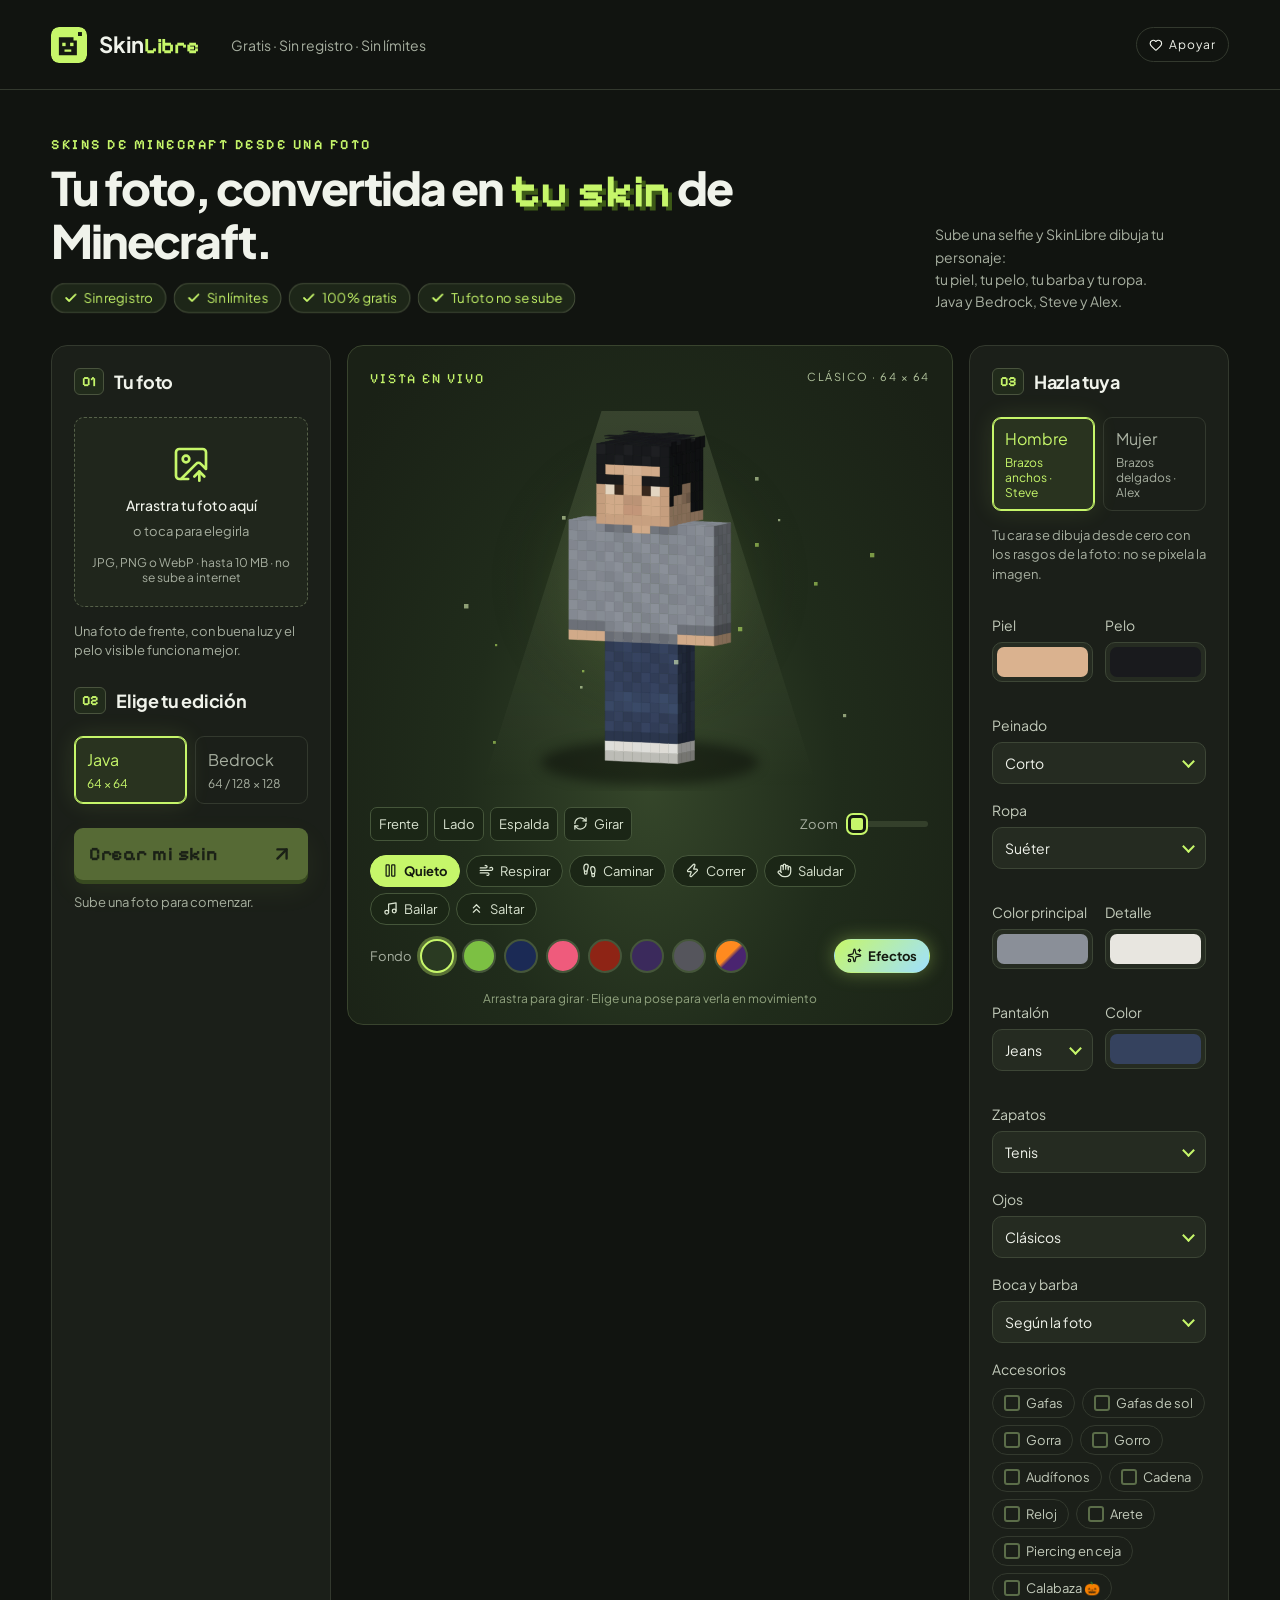
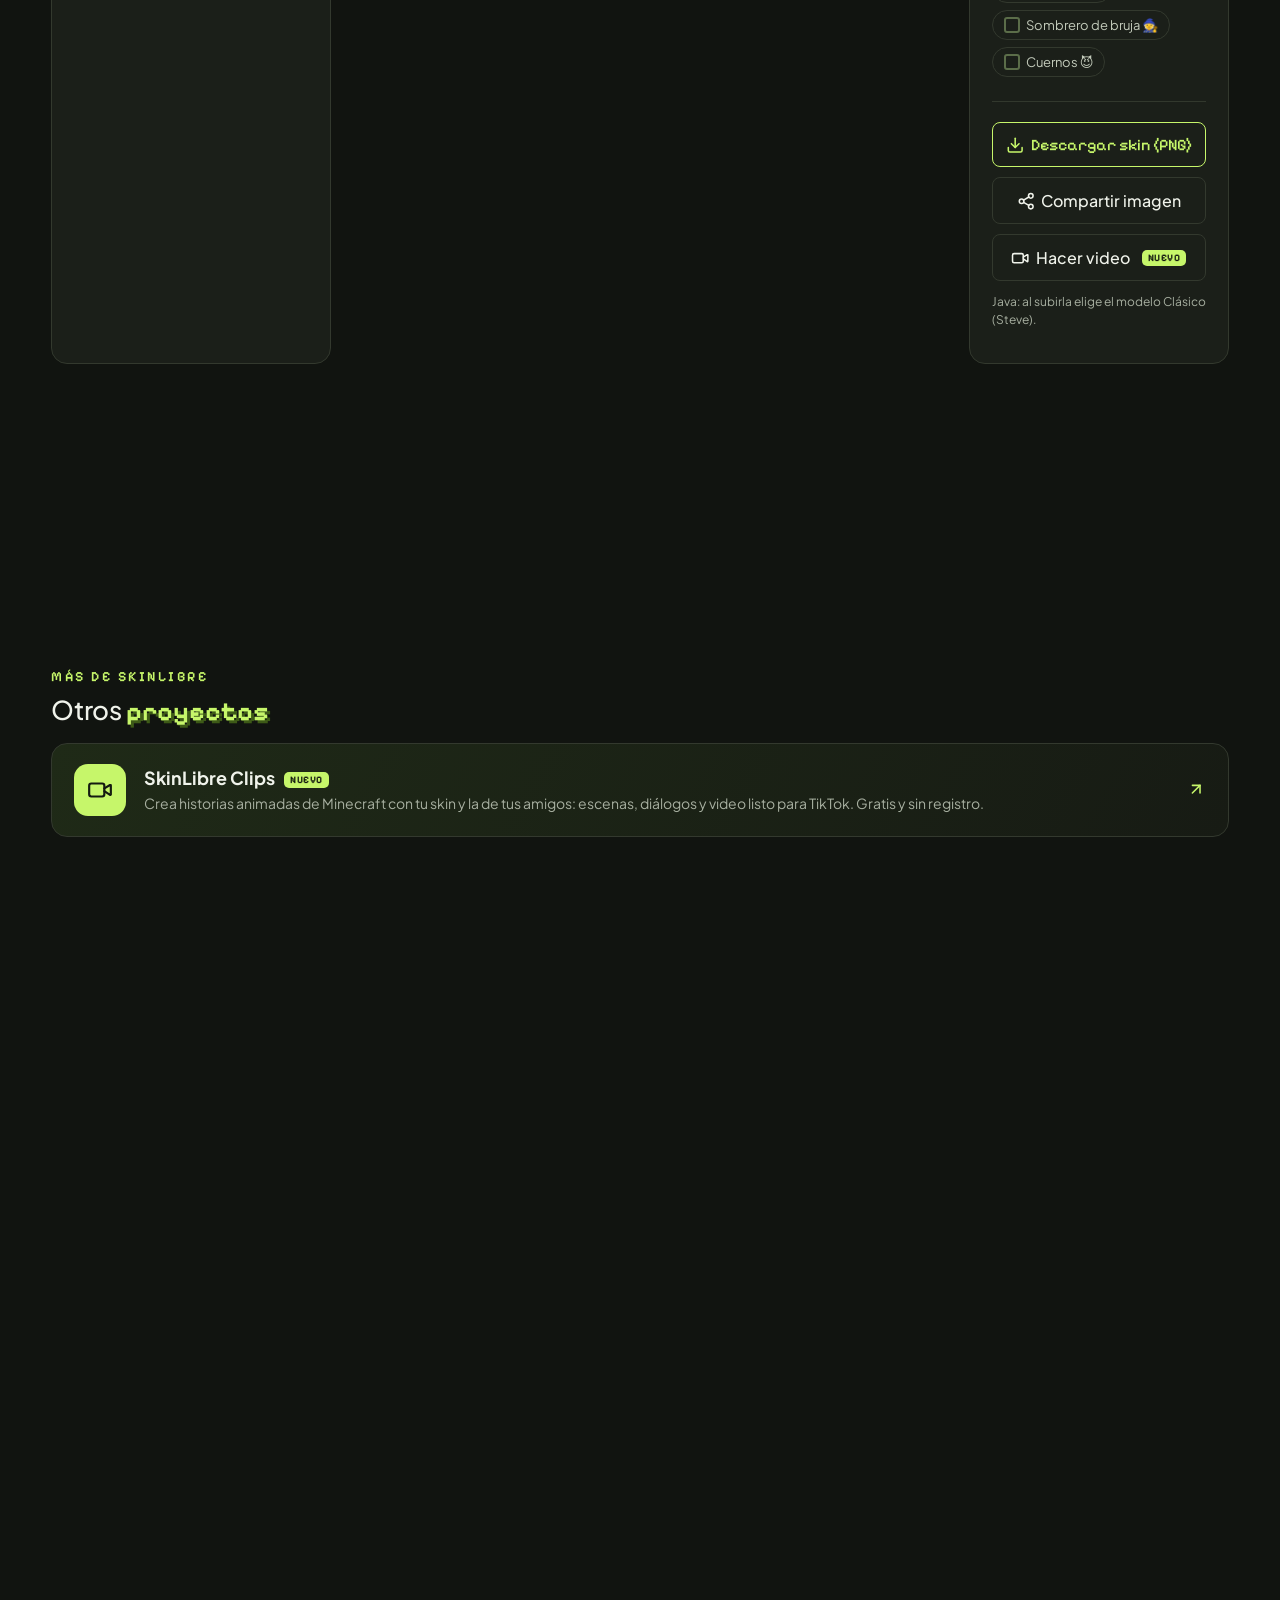
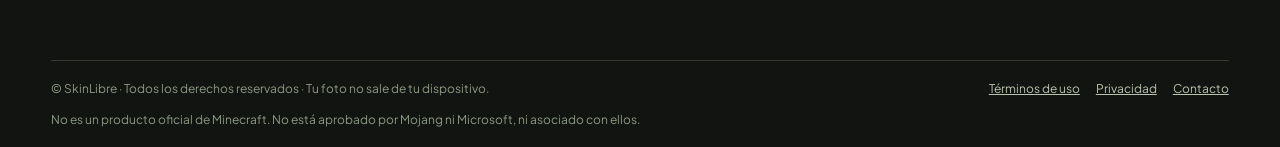
==== commit 5ad4e715: "Publicación" ====
--- a/index.html
+++ b/index.html
@@ -20,14 +20,16 @@
 <p>Sube una selfie y SkinLibre dibuja tu personaje:<br>tu piel, tu pelo, tu barba y tu ropa.<br>Java y Bedrock, Steve y Alex.</p></div>
 <div class="workspace"><section class="panel source"><div class="section-title"><span class="step">01</span><h2>Tu foto</h2></div>
 <label class="upload" id="dropzone"><input id="photo" type="file" accept="image/png,image/jpeg,image/webp"><span class="upload-icon"><svg class="ic" aria-hidden="true"><use href="#i-image-up"/></svg></span><strong>Arrastra tu foto aquí</strong><span>o toca para elegirla</span><small>JPG, PNG o WebP · hasta 10 MB · no se sube a internet</small></label>
-<div id="photo-wrap" hidden><div class="photo-box"><canvas id="photo-preview" width="300" height="300" aria-label="Foto y recorte de la cara"></canvas></div><label>Encuadre horizontal<input id="crop-x" type="range" min="0" max="100" value="50"></label><label>Encuadre vertical<input id="crop-y" type="range" min="0" max="100" value="41"></label><label>Tamaño del recorte<input id="crop-size" type="range" min="15" max="100" value="80"></label><div class="crop-advice" id="crop-advice" role="status" hidden><p id="crop-advice-text"></p><button type="button" id="crop-fix">Ajustar a mi cara</button></div></div>
+<div id="photo-wrap" hidden><div class="photo-box"><canvas id="photo-preview" width="300" height="300" aria-label="Foto y recorte de la cara"></canvas></div><label>Encuadre horizontal<input id="crop-x" type="range" min="0" max="100" value="50"></label><label>Encuadre vertical<input id="crop-y" type="range" min="0" max="100" value="41"></label><label>Tamaño del recorte<input id="crop-size" type="range" min="5" max="100" value="80"></label><div class="crop-advice" id="crop-advice" role="status" hidden><p id="crop-advice-text"></p><button type="button" id="crop-fix">Ajustar a mi cara</button></div></div>
 <p class="hint" id="photo-hint">Una foto de frente, con buena luz y el pelo visible funciona mejor.</p>
+<div class="who" id="who" hidden><p class="who-q">¿Tu personaje es chico o chica?</p><div class="who-opts" role="group" aria-label="Tipo de personaje"><button type="button" data-who="male" aria-pressed="false"><span class="who-fig male" aria-hidden="true"></span>Chico<small>Brazos anchos · Steve</small></button><button type="button" data-who="female" aria-pressed="false"><span class="who-fig female" aria-hidden="true"></span>Chica<small>Brazos delgados · Alex</small></button></div>
+<p class="who-q small">Tu pelo <span>(opcional, si no lo detecto bien)</span></p><div class="hair-quick" id="hair-quick" role="group" aria-label="Largo del pelo"><button type="button" data-hq="auto" class="selected" aria-pressed="true">Que lo detecte</button><button type="button" data-hq="short" aria-pressed="false">Corto</button><button type="button" data-hq="bob" aria-pressed="false">Melena</button><button type="button" data-hq="long" aria-pressed="false">Largo</button><button type="button" data-hq="ponytail" aria-pressed="false">Recogido</button><button type="button" data-hq="curly" aria-pressed="false">Rizado</button><button type="button" data-hq="buzz" aria-pressed="false">Rapado</button></div></div>
 <div class="section-title lower"><span class="step">02</span><h2>Elige tu edición</h2></div>
 <div class="segmented" id="editions"><button class="selected" data-edition="java" aria-pressed="true">Java<small>64 × 64</small></button><button data-edition="bedrock" aria-pressed="false">Bedrock<small>64 / 128 × 128</small></button></div>
 <label id="resolution-wrap" hidden>Resolución<select id="resolution"><option value="64">Estándar · 64 × 64</option><option value="128">Más detalle · 128 × 128</option></select></label>
 <button class="primary" id="create" disabled>Crear mi skin <span><svg class="ic" aria-hidden="true"><use href="#i-arrow-up-right"/></svg></span></button><p class="status" id="status" role="status">Sube una foto para comenzar.</p>
 </section>
-<section class="stage"><div class="stage-top"><span>VISTA EN VIVO</span><span id="dimensions">CLÁSICO · 64 × 64</span></div><canvas id="viewer" aria-label="Vista 3D de la skin, arrastra para girar"></canvas><div class="stage-bottom"><div class="view-buttons"><button data-angle="0">Frente</button><button data-angle="90">Lado</button><button data-angle="180">Espalda</button><button id="spin" aria-pressed="false"><svg class="ic" aria-hidden="true"><use href="#i-refresh-cw"/></svg> Girar</button></div><label class="zoom">Zoom<input id="zoom" type="range" min="1" max="2.8" value="1" step="0.1"></label></div><div class="pose-buttons" role="group" aria-label="Poses"><button data-anim="none" class="selected" aria-pressed="true"><svg class="ic" aria-hidden="true"><use href="#i-pause"/></svg> Quieto</button><button data-anim="idle" aria-pressed="false"><svg class="ic" aria-hidden="true"><use href="#i-wind"/></svg> Respirar</button><button data-anim="walk" aria-pressed="false"><svg class="ic" aria-hidden="true"><use href="#i-footprints"/></svg> Caminar</button><button data-anim="run" aria-pressed="false"><svg class="ic" aria-hidden="true"><use href="#i-zap"/></svg> Correr</button><button data-anim="wave" aria-pressed="false"><svg class="ic" aria-hidden="true"><use href="#i-hand"/></svg> Saludar</button><button data-anim="dance" aria-pressed="false"><svg class="ic" aria-hidden="true"><use href="#i-music"/></svg> Bailar</button><button data-anim="jump" aria-pressed="false"><svg class="ic" aria-hidden="true"><use href="#i-chevrons-up"/></svg> Saltar</button></div><div class="bg-buttons" role="group" aria-label="Fondo"><span>Fondo</span><button data-bg="estudio" title="Estudio" aria-label="Fondo Estudio" aria-pressed="true" class="selected"></button><button data-bg="pradera" title="Pradera" aria-label="Fondo Pradera" aria-pressed="false"></button><button data-bg="noche" title="Noche" aria-label="Fondo Noche" aria-pressed="false"></button><button data-bg="atardecer" title="Atardecer" aria-label="Fondo Atardecer" aria-pressed="false"></button><button data-bg="nether" title="Nether" aria-label="Fondo Nether" aria-pressed="false"></button><button data-bg="end" title="End" aria-label="Fondo End" aria-pressed="false"></button><button data-bg="cueva" title="Cueva" aria-label="Fondo Cueva" aria-pressed="false"></button><button id="fx-toggle" class="fx-toggle" aria-pressed="true" title="Luces y efectos"><svg class="ic" aria-hidden="true"><use href="#i-sparkles"/></svg> Efectos</button></div><p class="stage-tip">Arrastra para girar · Elige una pose para verla en movimiento</p></section>
+<section class="stage"><div class="stage-top"><span>VISTA EN VIVO</span><span id="dimensions">CLÁSICO · 64 × 64</span></div><canvas id="viewer" aria-label="Vista 3D de la skin, arrastra para girar"></canvas><div class="stage-bottom"><div class="view-buttons"><button data-angle="0">Frente</button><button data-angle="90">Lado</button><button data-angle="180">Espalda</button><button id="spin" aria-pressed="false"><svg class="ic" aria-hidden="true"><use href="#i-refresh-cw"/></svg> Girar</button><button type="button" id="other-look" class="other-look" hidden><svg class="ic" aria-hidden="true"><use href="#i-sparkles"/></svg> Otro look</button><button type="button" id="halloween" class="other-look halloween" hidden><span aria-hidden="true">🎃</span> Halloween</button></div><label class="zoom">Zoom<input id="zoom" type="range" min="1" max="2.8" value="1" step="0.1"></label></div><div class="pose-buttons" role="group" aria-label="Poses"><button data-anim="none" class="selected" aria-pressed="true"><svg class="ic" aria-hidden="true"><use href="#i-pause"/></svg> Quieto</button><button data-anim="idle" aria-pressed="false"><svg class="ic" aria-hidden="true"><use href="#i-wind"/></svg> Respirar</button><button data-anim="walk" aria-pressed="false"><svg class="ic" aria-hidden="true"><use href="#i-footprints"/></svg> Caminar</button><button data-anim="run" aria-pressed="false"><svg class="ic" aria-hidden="true"><use href="#i-zap"/></svg> Correr</button><button data-anim="wave" aria-pressed="false"><svg class="ic" aria-hidden="true"><use href="#i-hand"/></svg> Saludar</button><button data-anim="dance" aria-pressed="false"><svg class="ic" aria-hidden="true"><use href="#i-music"/></svg> Bailar</button><button data-anim="jump" aria-pressed="false"><svg class="ic" aria-hidden="true"><use href="#i-chevrons-up"/></svg> Saltar</button></div><div class="bg-buttons" role="group" aria-label="Fondo"><span>Fondo</span><button data-bg="estudio" title="Estudio" aria-label="Fondo Estudio" aria-pressed="true" class="selected"></button><button data-bg="pradera" title="Pradera" aria-label="Fondo Pradera" aria-pressed="false"></button><button data-bg="noche" title="Noche" aria-label="Fondo Noche" aria-pressed="false"></button><button data-bg="atardecer" title="Atardecer" aria-label="Fondo Atardecer" aria-pressed="false"></button><button data-bg="nether" title="Nether" aria-label="Fondo Nether" aria-pressed="false"></button><button data-bg="end" title="End" aria-label="Fondo End" aria-pressed="false"></button><button data-bg="cueva" title="Cueva" aria-label="Fondo Cueva" aria-pressed="false"></button><button data-bg="halloween" title="Halloween" aria-label="Fondo Halloween" aria-pressed="false"></button><button id="fx-toggle" class="fx-toggle" aria-pressed="true" title="Luces y efectos"><svg class="ic" aria-hidden="true"><use href="#i-sparkles"/></svg> Efectos</button></div><p class="stage-tip">Arrastra para girar · Elige una pose para verla en movimiento</p></section>
 <section class="panel settings"><div class="section-title"><span class="step">03</span><h2>Hazla tuya</h2></div>
 <div class="segmented body-type"><button class="selected" data-body="male" aria-pressed="true">Hombre<small>Brazos anchos · Steve</small></button><button data-body="female" aria-pressed="false">Mujer<small>Brazos delgados · Alex</small></button></div>
 <p class="hint" id="trait-summary">Tu cara se dibuja desde cero con los rasgos de la foto: no se pixela la imagen.</p><div class="color-row"><label>Piel<input id="skin-color" type="color" value="#dab28f"></label><label>Pelo<input id="hair-color" type="color" value="#191a1d"></label></div>
@@ -40,7 +42,7 @@
 <label>Boca y barba<select id="mouth"><option value="detected">Según la foto</option><option value="goatee">Solo perilla</option><option value="soft">Labios</option><option value="smile">Sonrisa</option><option value="clean">Sin boca marcada</option><option value="stubble">Barba de 3 días</option><option value="full">Barba completa</option><option value="long">Barba larga</option><option value="candado">Candado</option><option value="chinstrap">Barba perfilada</option><option value="mustache">Bigote</option></select></label>
 <fieldset class="accessories"><legend>Accesorios</legend><div class="chips" id="accessories"></div></fieldset>
 <div class="download-area"><button id="download" class="download"><svg class="ic" aria-hidden="true"><use href="#i-download"/></svg> Descargar skin (PNG)</button><button id="share" class="download secondary"><svg class="ic" aria-hidden="true"><use href="#i-share-2"/></svg> Compartir imagen</button><a id="to-clips" class="download secondary clips-cta" href="https://clips.skinlibre.com/" target="_blank" rel="noopener"><svg class="ic" aria-hidden="true"><use href="#i-video"/></svg> Hacer video <span class="new">NUEVO</span></a><p id="compatibility">Java: al subirla elige el modelo Clásico (Steve).</p>
-<p class="thanks" id="thanks" hidden>¡Lista! ¿Te gustó? <a href="#apoyar"><svg class="ic" aria-hidden="true"><use href="#i-coffee"/></svg> Invítale un café al estudiante que la hizo</a></p></div>
+<div class="use-guide" id="use-guide" hidden><strong>Ponla en Minecraft</strong><ol><li><b>Java (PC):</b> entra a minecraft.net, inicia sesión, ve a <em>Perfil → Skin</em>, sube el PNG y guarda. Elige el modelo que dice arriba.</li><li><b>Bedrock (celular, consola, Windows):</b> en el juego abre <em>Vestidor → Personajes clásicos → Importar → Elegir nueva skin</em> y busca el PNG en Descargas.</li></ol><p>El archivo quedó en tu carpeta de <b>Descargas</b> con el nombre <b>skinlibre-…png</b>.</p></div><div class="rate" id="rate" hidden><strong>¿Qué tal quedó tu skin?</strong><div class="stars" role="group" aria-label="Calificación"><button type="button" data-star="1" aria-label="1 estrella">★</button><button type="button" data-star="2" aria-label="2 estrellas">★</button><button type="button" data-star="3" aria-label="3 estrellas">★</button><button type="button" data-star="4" aria-label="4 estrellas">★</button><button type="button" data-star="5" aria-label="5 estrellas">★</button></div><div class="rate-why" id="rate-why" hidden><p>¿Qué falló? Toca lo que no te gustó:</p><div class="hair-quick"><button type="button" data-why="no-se-parece">No se parece a mí</button><button type="button" data-why="pelo">El pelo</button><button type="button" data-why="ropa">La ropa</button><button type="button" data-why="piel">El color de piel</button><button type="button" data-why="cara">La cara</button><button type="button" data-why="otro">Otra cosa</button></div></div><p class="rate-thanks" id="rate-thanks" hidden>¡Gracias! Con tu respuesta mejoramos SkinLibre.</p></div><p class="thanks" id="thanks" hidden>¡Lista! ¿Te gustó? <a href="#apoyar"><svg class="ic" aria-hidden="true"><use href="#i-coffee"/></svg> Invítale un café al estudiante que la hizo</a></p></div>
 </section></div>
 
 <section class="how" aria-labelledby="how-title"><h2 id="how-title">Así de <span class="px">simple</span></h2><ol>
@@ -64,4 +66,4 @@
 </section>
 
 <footer class="site-footer"><span>© SkinLibre · Todos los derechos reservados · Tu foto no sale de tu dispositivo.</span><nav><a href="terminos.html">Términos de uso</a><a href="privacidad.html">Privacidad</a><a href="mailto:contacto@skinlibre.com">Contacto</a></nav><span>No es un producto oficial de Minecraft. No está aprobado por Mojang ni Microsoft, ni asociado con ellos.</span></footer></main>
-<script src="visitas.js"></script><script src="config.js"></script><script src="traits.js"></script><script src="outfits.js"></script><script src="app.js"></script><script src="vendor/anime/anime.min.js"></script><script src="ui.js"></script></body></html>
+<div class="dl-bar" id="dl-bar" hidden><button id="dl-bar-btn" class="dl-bar-btn"><svg class="ic" aria-hidden="true"><use href="#i-download"/></svg> Descargar mi skin</button><button id="dl-bar-help" class="dl-bar-help">¿Cómo la pongo?</button></div><script src="visitas.js"></script><script src="config.js"></script><script src="traits.js"></script><script src="outfits.js"></script><script src="app.js"></script><script src="vendor/anime/anime.min.js"></script><script src="ui.js"></script></body></html>
--- a/style.css
+++ b/style.css
@@ -172,3 +172,52 @@
 #photo-wrap.scanning label,#photo-wrap.scanning .crop-advice{opacity:.35;pointer-events:none;transition:opacity .3s}
 @keyframes scan{to{top:100%}}
 @media(prefers-reduced-motion:reduce){#photo-wrap.scanning .photo-box::after{animation:none;top:0;height:4px}}
+
+/* Floating download bar shown after creating a skin, hidden while the real download area is on screen. */
+.dl-bar{position:fixed;left:50%;bottom:max(14px,env(safe-area-inset-bottom));transform:translateX(-50%);z-index:50;display:flex;gap:8px;align-items:center;width:min(560px,calc(100% - 24px));padding:8px;background:rgba(17,20,16,.96);border:1px solid #3f5230;border-radius:14px;box-shadow:0 12px 36px rgba(0,0,0,.5);animation:dlIn .35s var(--ease,ease) both}
+.dl-bar-btn{flex:1;display:inline-flex;align-items:center;justify-content:center;gap:8px;padding:14px;background:var(--lime);color:#141a10;border:0;border-radius:10px;font-family:var(--pixel);font-size:16px;cursor:pointer}
+.dl-bar-help{padding:14px 12px;background:transparent;color:var(--ink);border:1px solid var(--line);border-radius:10px;font-size:13px;cursor:pointer;white-space:nowrap}
+@keyframes dlIn{from{opacity:0;transform:translate(-50%,20px)}to{opacity:1;transform:translate(-50%,0)}}
+.use-guide{margin-top:14px;background:#223018;border:1px solid #3f5230;border-radius:8px;padding:12px 14px;color:var(--ink);font-size:13px;line-height:1.55;grid-column:1/-1}.use-guide ol{margin:8px 0;padding-left:18px}.use-guide li{margin:6px 0}.use-guide p{margin:6px 0 0}
+
+/* "¿Chico o chica?" card: shown right after the photo loads, before the skin is created (the body type decides model,
+   hairstyle and clothes, so it is asked up front instead of hiding in "Hazla tuya"). */
+.who{margin-top:16px;padding:16px;border:2px solid var(--lime);border-radius:14px;background:#1d2617;animation:whoIn .45s var(--ease) both}
+@keyframes whoIn{from{opacity:0;transform:translateY(10px)}to{opacity:1;transform:none}}
+.who-q{margin:0 0 10px;font-weight:700;font-size:17px;color:var(--ink)}
+.who-q.small{font-size:13px;font-weight:600;margin:16px 0 8px;color:#c3cbbb}.who-q.small span{font-weight:400;color:var(--muted)}
+.who-opts{display:grid;grid-template-columns:1fr 1fr;gap:10px}
+.who-opts button{display:flex;flex-direction:column;align-items:center;gap:3px;padding:14px 8px;min-height:118px;background:#151a12;border:2px solid var(--line);border-radius:12px;color:var(--ink);font-size:18px;font-weight:700;cursor:pointer;transition:border-color .2s,background .2s,color .2s,transform .15s var(--ease)}
+.who-opts button small{font-size:11px;color:var(--muted);font-weight:500;text-align:center}
+.who-opts button:hover{border-color:#7f9a4d}
+.who-opts button.selected{border-color:var(--lime);background:#29331f;color:var(--lime)}
+.who.ask .who-opts button{animation:whoPulse 1.8s ease-in-out infinite}
+@keyframes whoPulse{50%{border-color:#7f9a4d;box-shadow:0 0 0 4px rgba(198,246,106,.12)}}
+/* Tiny pixel figure: wide (Steve) or slim (Alex) arms, short or long hair. */
+.who-fig{position:relative;width:36px;height:52px;margin-bottom:6px;background:linear-gradient(to right,transparent 10px,#35425e 10px,#35425e 26px,transparent 26px) bottom/100% 14px no-repeat}
+.who-fig::before{content:'';position:absolute;left:10px;top:0;width:16px;height:16px;background:#d9a888;box-shadow:inset 0 5px 0 #4a3020}
+.who-fig.female::before{box-shadow:inset 0 5px 0 #4a3020,-3px 6px 0 #4a3020,3px 6px 0 #4a3020}
+.who-fig::after{content:'';position:absolute;left:10px;top:17px;width:16px;height:21px;background:#4c8fd8;box-shadow:-8px 0 0 #3f7cc0,8px 0 0 #3f7cc0}
+.who-fig.female::after{background:#d65f8c;box-shadow:-5px 0 0 #c24f7b,5px 0 0 #c24f7b}
+.hair-quick{display:flex;flex-wrap:wrap;gap:6px}
+.hair-quick button{min-height:40px;padding:8px 12px;border:1px solid var(--line);border-radius:999px;background:transparent;color:var(--ink);font-size:13px;cursor:pointer}
+.hair-quick button.selected{border-color:var(--lime);color:var(--lime);background:#29331f}
+@media(prefers-reduced-motion:reduce){.who,.who.ask .who-opts button{animation:none}}
+/* Rating after download: stars and, for 1-3 stars, one-tap reasons (counted as anonymous events, no text is collected). */
+.rate{grid-column:1/-1;margin-top:14px;padding:14px;border:1px solid #3f5230;border-radius:10px;background:#1d2617;color:var(--ink);font-size:14px}
+.stars{display:flex;gap:4px;margin:8px 0 2px}
+.stars button{width:46px;height:46px;font-size:30px;line-height:1;background:transparent;border:0;color:#4a5640;cursor:pointer;transition:color .15s,transform .15s var(--ease)}
+.stars button.on{color:#ffd84a}.stars button:hover{transform:scale(1.12)}
+.rate-why p{margin:10px 0 8px;color:#c3cbbb;font-size:13px}
+.rate-thanks{margin:8px 0 0;color:var(--lime)!important;font-size:13px!important}
+
+/* "Otro look": one small pill in the live view header, shown once a skin exists. */
+.other-look{display:inline-flex;align-items:center;gap:6px;padding:6px 12px;min-height:34px;border:1px solid #4d5d3c;border-radius:999px;background:#1d2617;color:var(--lime);font:600 12px var(--text);cursor:pointer}.other-look:hover{border-color:var(--lime)}.other-look .ic{width:14px;height:14px}
+.other-look{white-space:nowrap;justify-content:center}
+@media(max-width:650px){.view-buttons{flex-wrap:wrap}.other-look{flex-basis:100%;min-height:40px;font-size:13px}}
+
+/* Halloween season: background, costume button. */
+.bg-halloween #viewer{background:radial-gradient(circle at 72% 22%,#ffd27a 0 34px,rgba(255,170,60,.35) 36px,transparent 70px),radial-gradient(ellipse 30px 20px at 18% 92%,#e8781c 60%,transparent 62%),radial-gradient(ellipse 24px 16px at 84% 94%,#d9691a 60%,transparent 62%),linear-gradient(#1e1428,#1e1428) bottom/100% 40px no-repeat,linear-gradient(#2a1840,#5a2a5c 60%,#8a3a3a)}
+.bg-buttons [data-bg=halloween]{background:linear-gradient(135deg,#ff8a1f 45%,#4a2470 55%)}
+.halloween.on{border-color:#ff8a1f;color:#ffb35c;background:#2a1a10}
+@media(max-width:650px){.other-look{flex:1 1 40%}}
